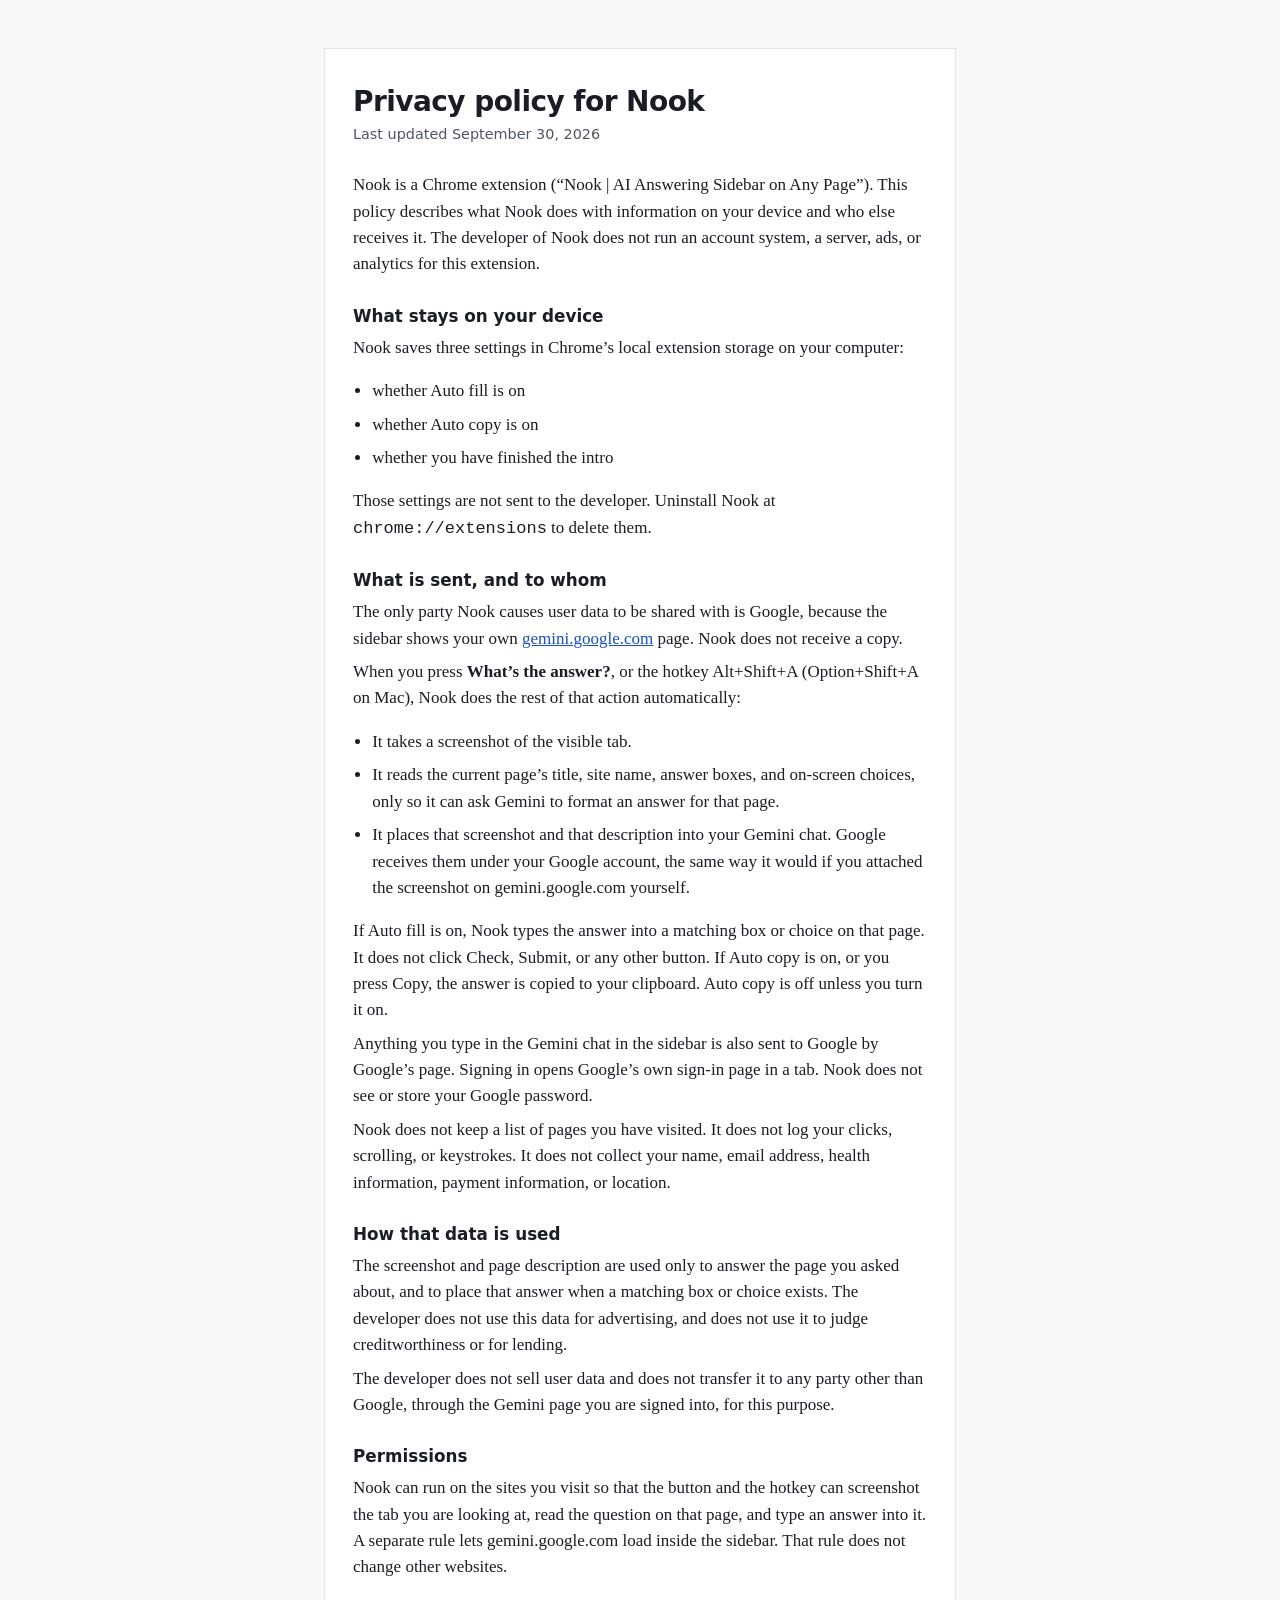
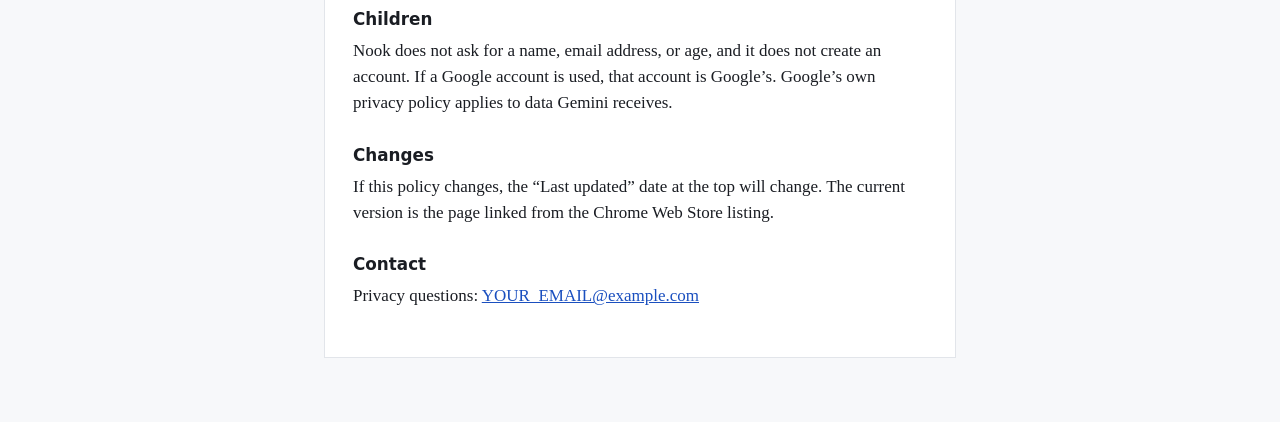
==== website/public/privacy/index.html @ 5a60043b "Add the Nook extension (7.0.0) and website. Co-Authored-By: Claude Opus 5.5 <noreply@anthropic.com>" ====
<!DOCTYPE html>
<html lang="en">
<head>
  <meta charset="utf-8">
  <meta name="viewport" content="width=device-width, initial-scale=1">
  <title>Nook privacy policy</title>
  <meta name="description" content="Privacy policy for the Nook Chrome extension.">
  <style>
    :root {
      color-scheme: light;
      --text: #1a1d23;
      --muted: #4d5563;
      --line: #e2e5ea;
      --bg: #f7f8fa;
      --card: #ffffff;
    }
    * { box-sizing: border-box; }
    body {
      margin: 0;
      background: var(--bg);
      color: var(--text);
      font: 17px/1.55 Georgia, "Iowan Old Style", "Palatino Linotype", Palatino, serif;
    }
    main {
      max-width: 42rem;
      margin: 0 auto;
      padding: 3rem 1.25rem 4rem;
    }
    article {
      background: var(--card);
      border: 1px solid var(--line);
      padding: 2.25rem 1.75rem 2.5rem;
    }
    h1 {
      font: 600 1.75rem/1.2 ui-sans-serif, system-ui, sans-serif;
      margin: 0 0 0.35rem;
      letter-spacing: -0.02em;
    }
    .updated {
      margin: 0 0 1.75rem;
      color: var(--muted);
      font: 0.9rem/1.4 ui-sans-serif, system-ui, sans-serif;
    }
    h2 {
      font: 600 1.05rem/1.3 ui-sans-serif, system-ui, sans-serif;
      margin: 1.75rem 0 0.45rem;
    }
    p, li { margin: 0.45rem 0; }
    ul { padding-left: 1.2rem; }
    a { color: #1a4fbf; }
    strong { font-weight: 650; }
  </style>
</head>
<body>
  <main>
    <article>
      <h1>Privacy policy for Nook</h1>
      <p class="updated">Last updated September 30, 2026</p>

      <p>Nook is a Chrome extension (“Nook | AI Answering Sidebar on Any Page”). This policy describes what Nook does with information on your device and who else receives it. The developer of Nook does not run an account system, a server, ads, or analytics for this extension.</p>

      <h2>What stays on your device</h2>
      <p>Nook saves three settings in Chrome’s local extension storage on your computer:</p>
      <ul>
        <li>whether Auto fill is on</li>
        <li>whether Auto copy is on</li>
        <li>whether you have finished the intro</li>
      </ul>
      <p>Those settings are not sent to the developer. Uninstall Nook at <code>chrome://extensions</code> to delete them.</p>

      <h2>What is sent, and to whom</h2>
      <p>The only party Nook causes user data to be shared with is Google, because the sidebar shows your own <a href="https://gemini.google.com/">gemini.google.com</a> page. Nook does not receive a copy.</p>
      <p>When you press <strong>What’s the answer?</strong>, or the hotkey Alt+Shift+A (Option+Shift+A on Mac), Nook does the rest of that action automatically:</p>
      <ul>
        <li>It takes a screenshot of the visible tab.</li>
        <li>It reads the current page’s title, site name, answer boxes, and on-screen choices, only so it can ask Gemini to format an answer for that page.</li>
        <li>It places that screenshot and that description into your Gemini chat. Google receives them under your Google account, the same way it would if you attached the screenshot on gemini.google.com yourself.</li>
      </ul>
      <p>If Auto fill is on, Nook types the answer into a matching box or choice on that page. It does not click Check, Submit, or any other button. If Auto copy is on, or you press Copy, the answer is copied to your clipboard. Auto copy is off unless you turn it on.</p>
      <p>Anything you type in the Gemini chat in the sidebar is also sent to Google by Google’s page. Signing in opens Google’s own sign-in page in a tab. Nook does not see or store your Google password.</p>
      <p>Nook does not keep a list of pages you have visited. It does not log your clicks, scrolling, or keystrokes. It does not collect your name, email address, health information, payment information, or location.</p>

      <h2>How that data is used</h2>
      <p>The screenshot and page description are used only to answer the page you asked about, and to place that answer when a matching box or choice exists. The developer does not use this data for advertising, and does not use it to judge creditworthiness or for lending.</p>
      <p>The developer does not sell user data and does not transfer it to any party other than Google, through the Gemini page you are signed into, for this purpose.</p>

      <h2>Permissions</h2>
      <p>Nook can run on the sites you visit so that the button and the hotkey can screenshot the tab you are looking at, read the question on that page, and type an answer into it. A separate rule lets gemini.google.com load inside the sidebar. That rule does not change other websites.</p>

      <h2>Children</h2>
      <p>Nook does not ask for a name, email address, or age, and it does not create an account. If a Google account is used, that account is Google’s. Google’s own privacy policy applies to data Gemini receives.</p>

      <h2>Changes</h2>
      <p>If this policy changes, the “Last updated” date at the top will change. The current version is the page linked from the Chrome Web Store listing.</p>

      <h2>Contact</h2>
      <p>Privacy questions: <a href="mailto:YOUR_EMAIL@example.com">YOUR_EMAIL@example.com</a></p>
    </article>
  </main>
</body>
</html>
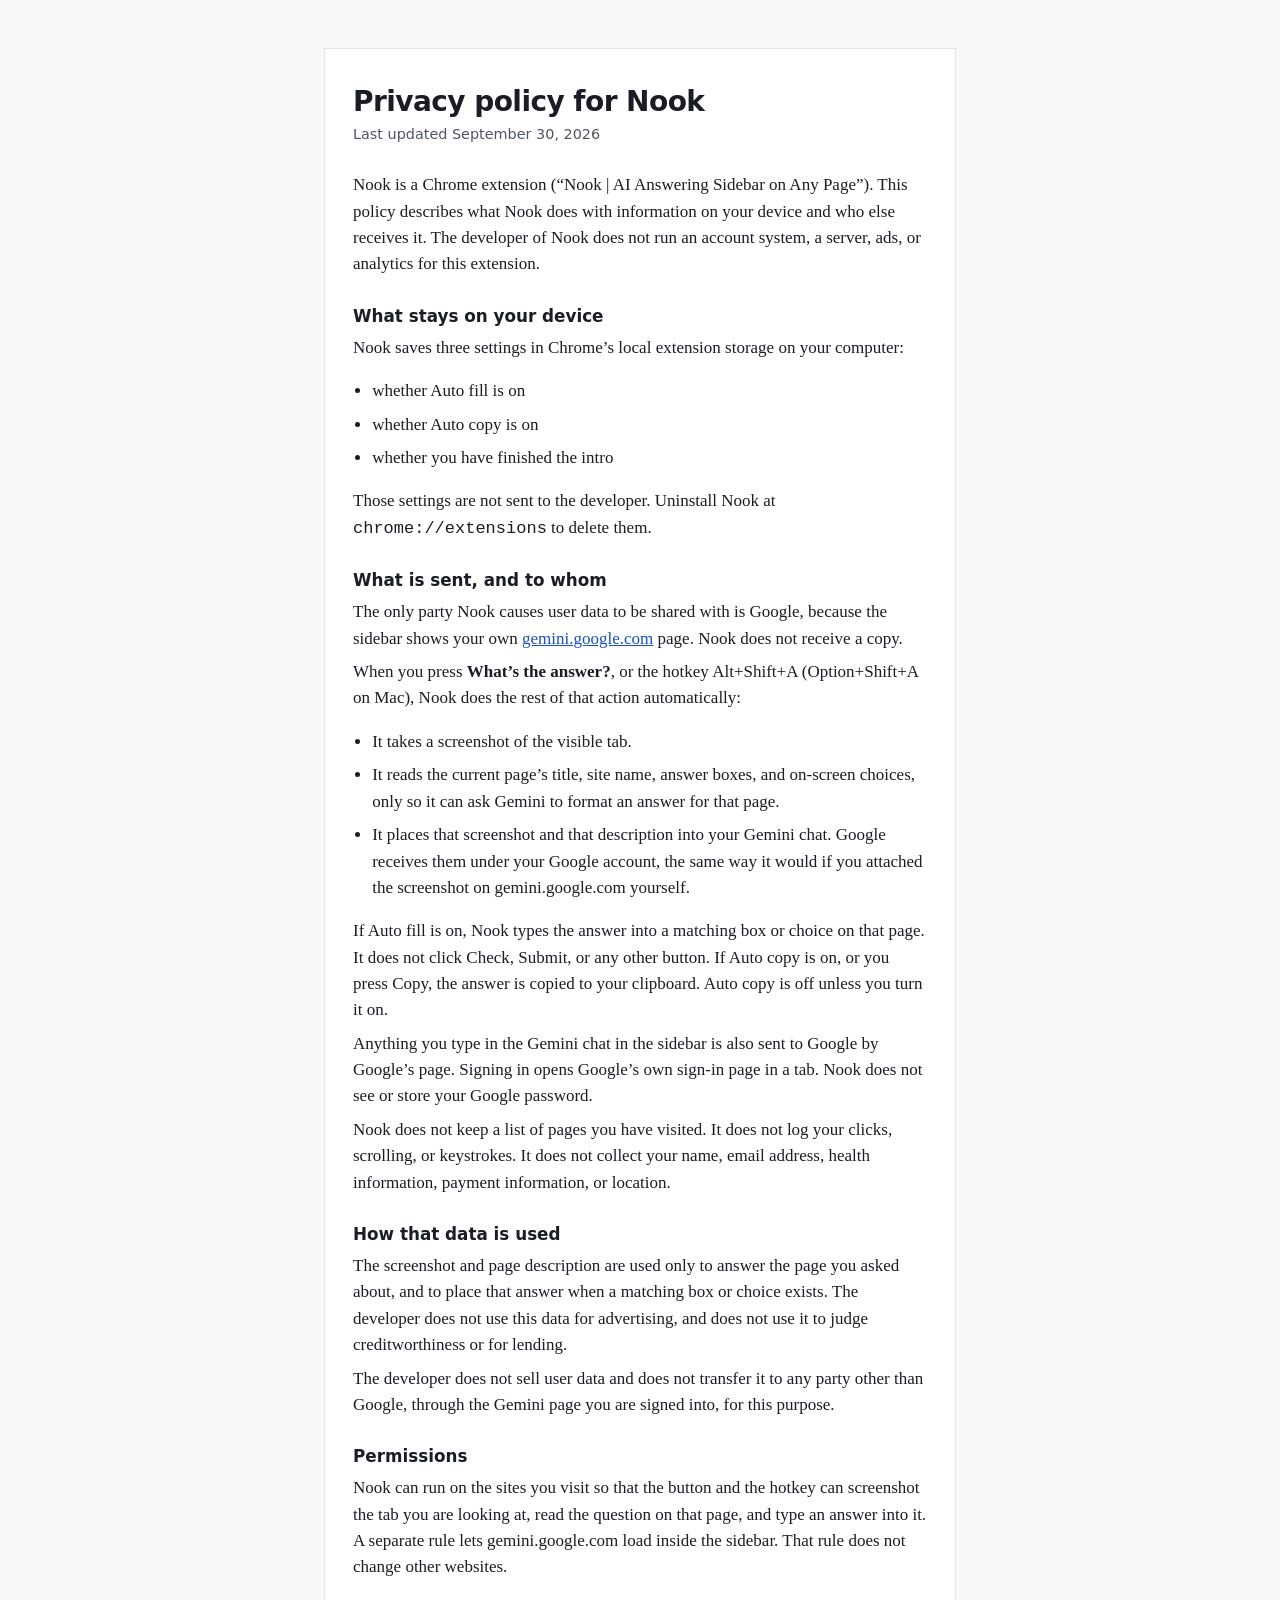
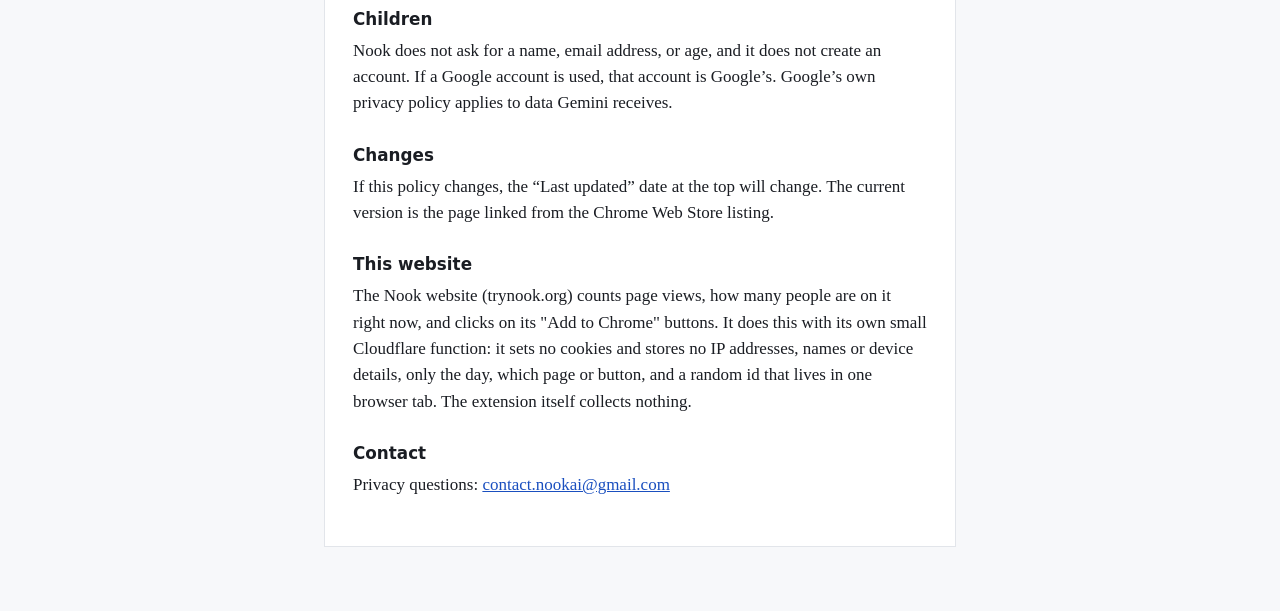
==== commit a98b1180: "Count visits, live visitors and Add to Chrome clicks; set the privacy contact. Co-Authored-By: Claud" ====
--- a/website/public/privacy/index.html
+++ b/website/public/privacy/index.html
@@ -93,8 +93,11 @@
       <h2>Changes</h2>
       <p>If this policy changes, the “Last updated” date at the top will change. The current version is the page linked from the Chrome Web Store listing.</p>
 
+      <h2>This website</h2>
+      <p>The Nook website (trynook.org) counts page views, how many people are on it right now, and clicks on its "Add to Chrome" buttons. It does this with its own small Cloudflare function: it sets no cookies and stores no IP addresses, names or device details, only the day, which page or button, and a random id that lives in one browser tab. The extension itself collects nothing.</p>
+
       <h2>Contact</h2>
-      <p>Privacy questions: <a href="mailto:YOUR_EMAIL@example.com">YOUR_EMAIL@example.com</a></p>
+      <p>Privacy questions: <a href="mailto:contact.nookai@gmail.com">contact.nookai@gmail.com</a></p>
     </article>
   </main>
 </body>
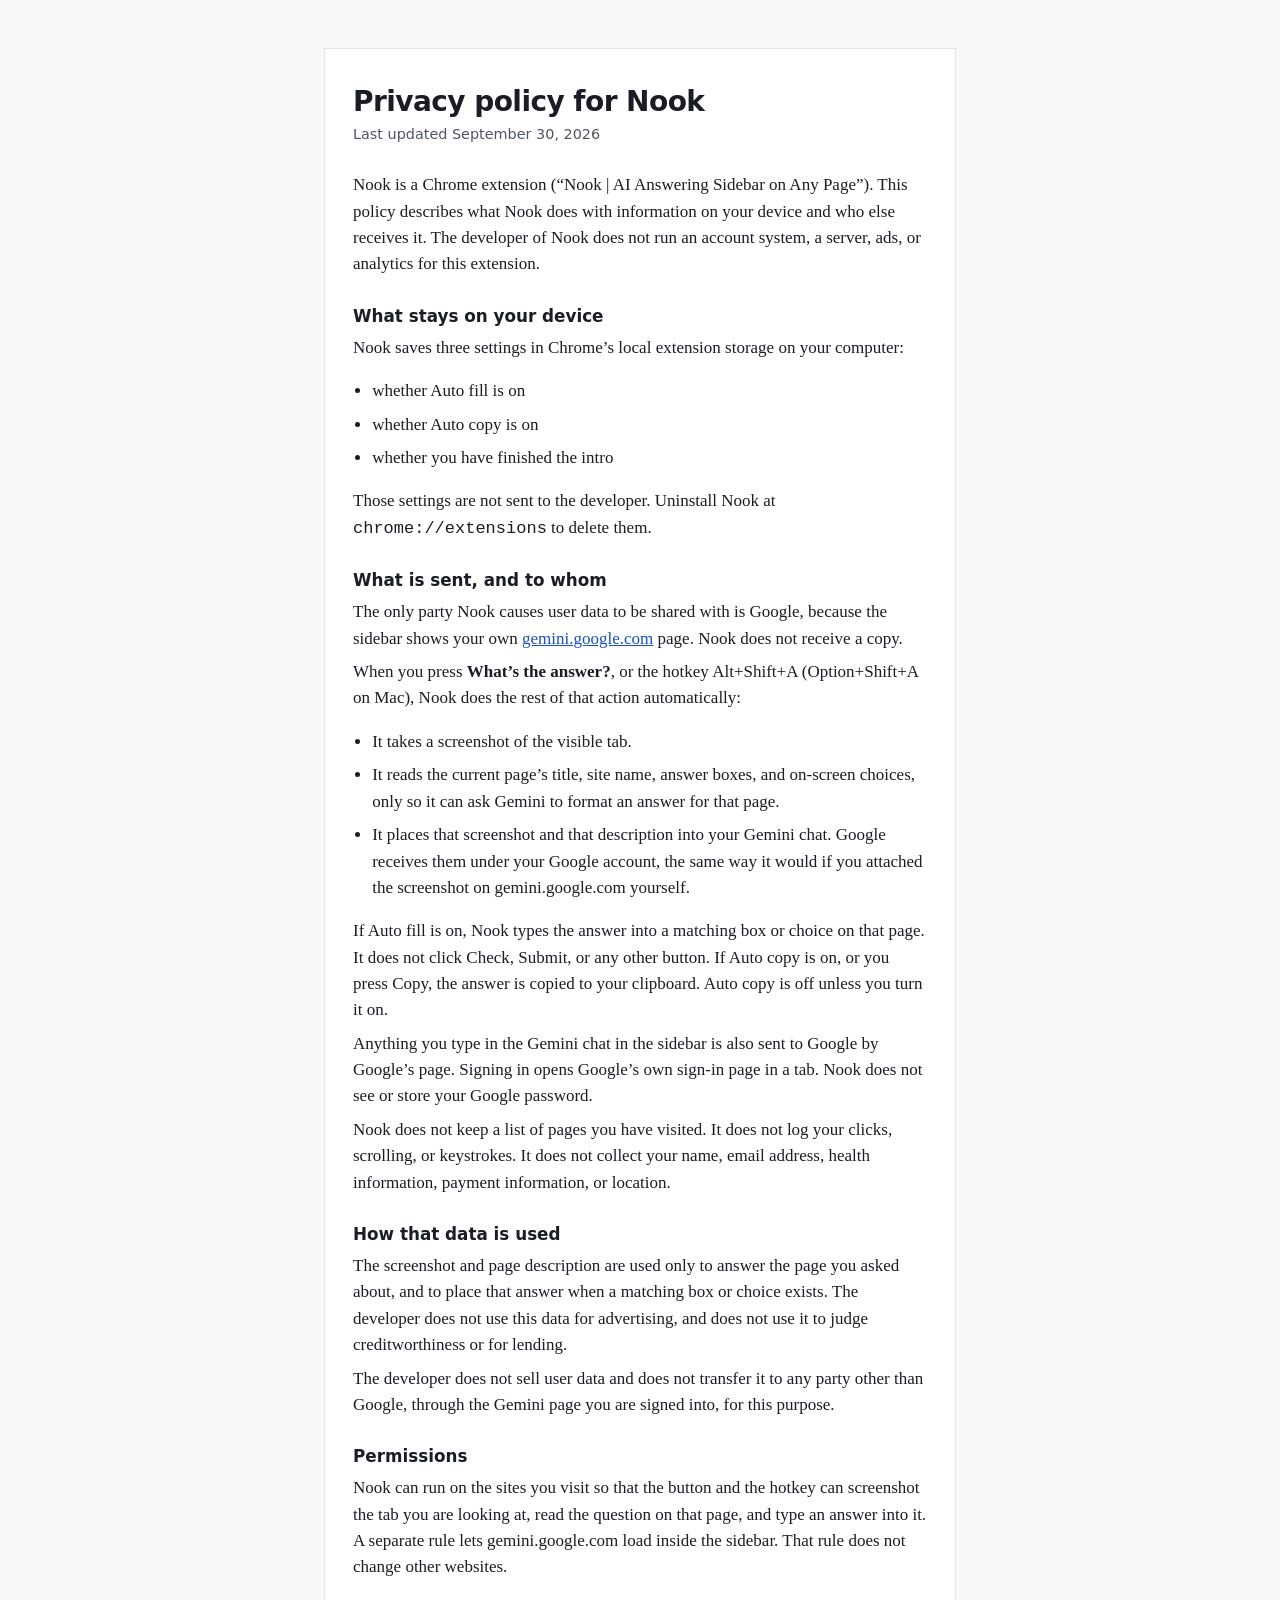
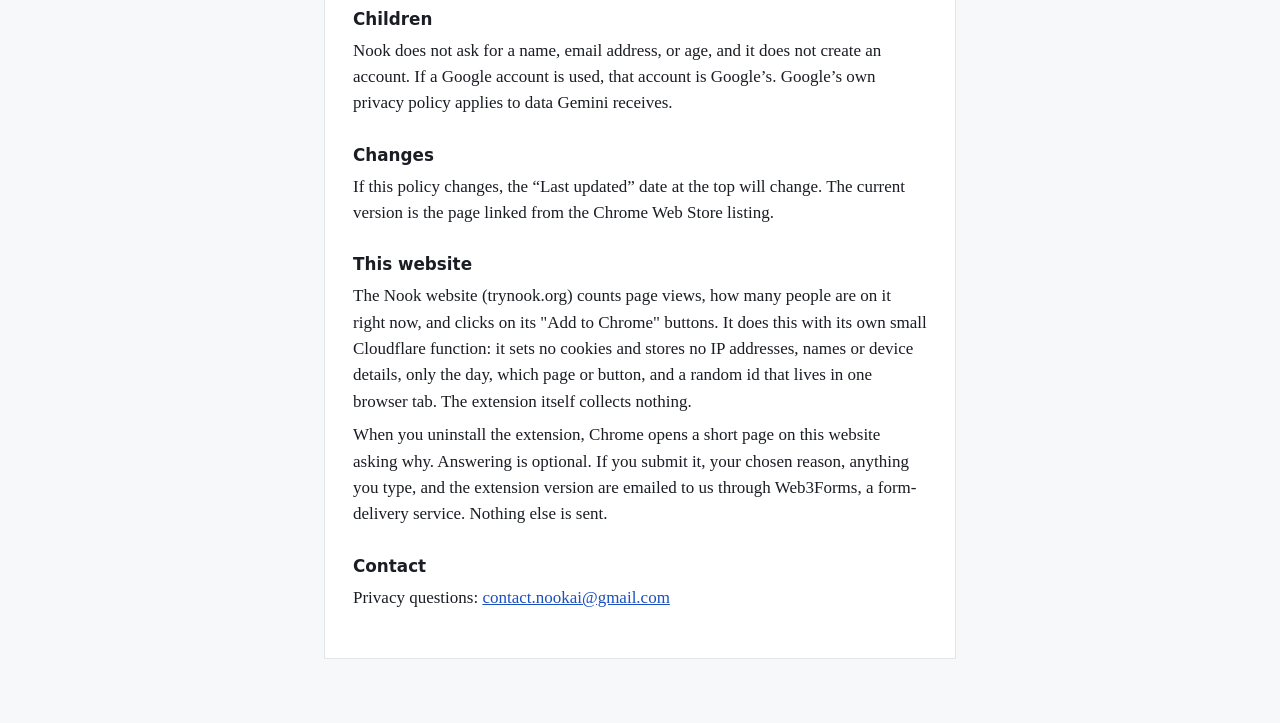
==== commit 6971d786: "Ask why on uninstall: trynook.org/uninstalled/ form, opened by the extension (7.0.1). Co-Authored-By" ====
--- a/website/public/privacy/index.html
+++ b/website/public/privacy/index.html
@@ -4,7 +4,11 @@
   <meta charset="utf-8">
   <meta name="viewport" content="width=device-width, initial-scale=1">
   <title>Nook privacy policy</title>
-  <meta name="description" content="Privacy policy for the Nook Chrome extension.">
+  <meta name="description" content="Privacy policy for the Nook Chrome extension and the trynook.org website.">
+  <link rel="canonical" href="https://trynook.org/privacy/">
+  <link rel="icon" href="/favicon.ico" sizes="any">
+  <link rel="icon" type="image/svg+xml" href="/assets/icons/favicon.svg">
+  <link rel="apple-touch-icon" sizes="180x180" href="/assets/icons/apple-touch-icon.png">
   <style>
     :root {
       color-scheme: light;
@@ -95,6 +99,7 @@
 
       <h2>This website</h2>
       <p>The Nook website (trynook.org) counts page views, how many people are on it right now, and clicks on its "Add to Chrome" buttons. It does this with its own small Cloudflare function: it sets no cookies and stores no IP addresses, names or device details, only the day, which page or button, and a random id that lives in one browser tab. The extension itself collects nothing.</p>
+      <p>When you uninstall the extension, Chrome opens a short page on this website asking why. Answering is optional. If you submit it, your chosen reason, anything you type, and the extension version are emailed to us through Web3Forms, a form-delivery service. Nothing else is sent.</p>
 
       <h2>Contact</h2>
       <p>Privacy questions: <a href="mailto:contact.nookai@gmail.com">contact.nookai@gmail.com</a></p>
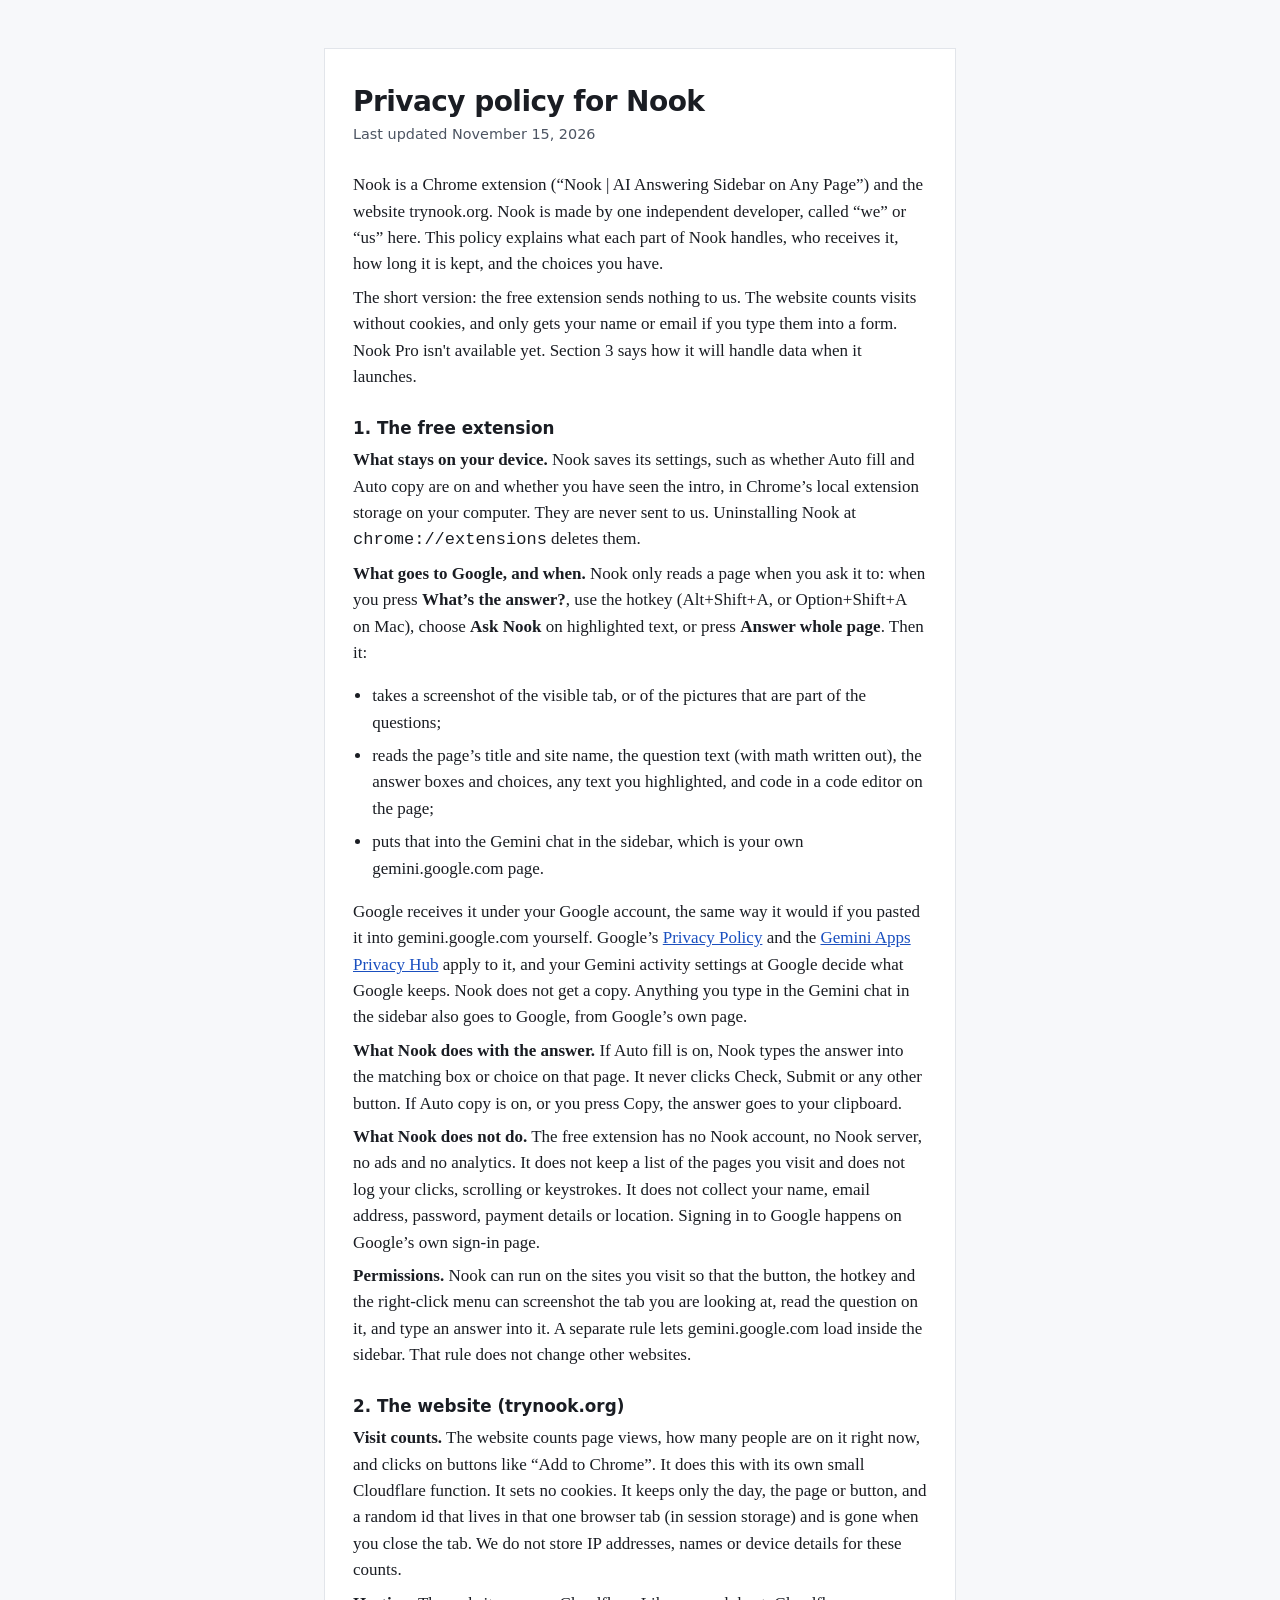
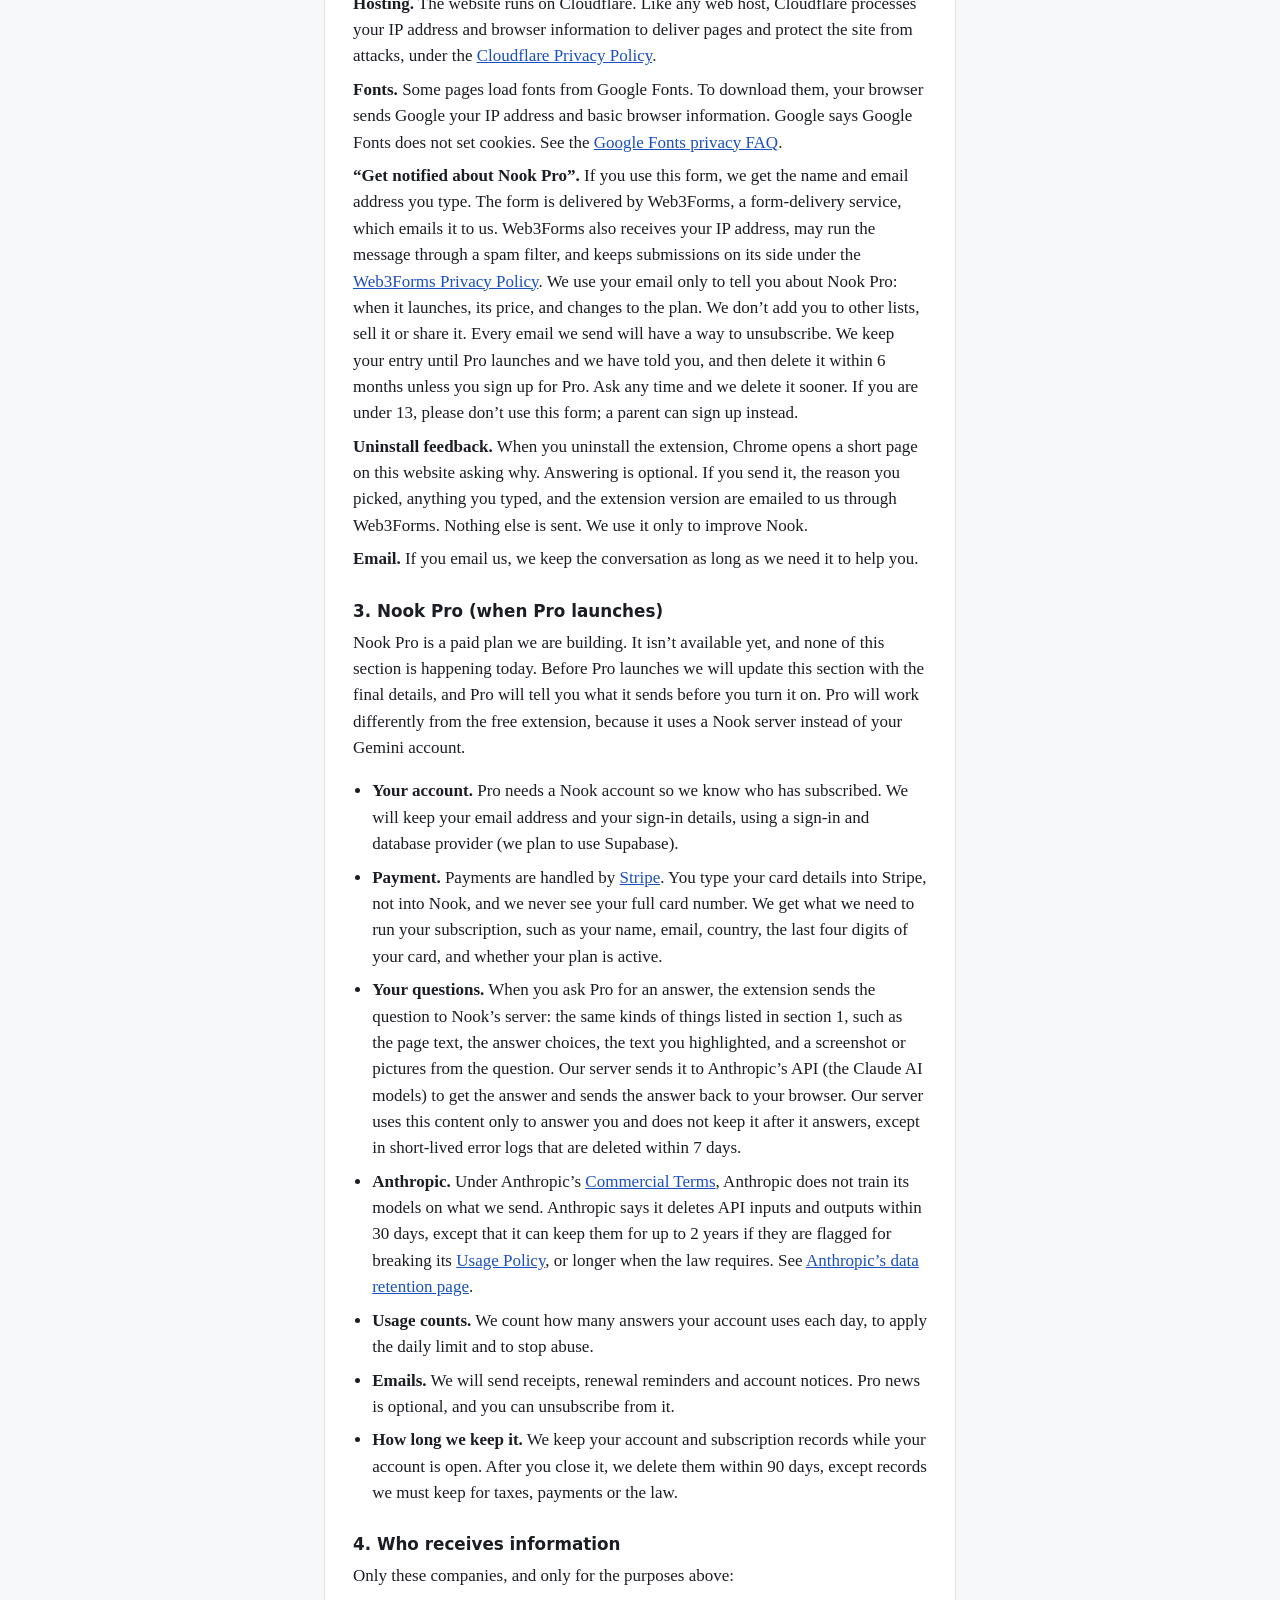
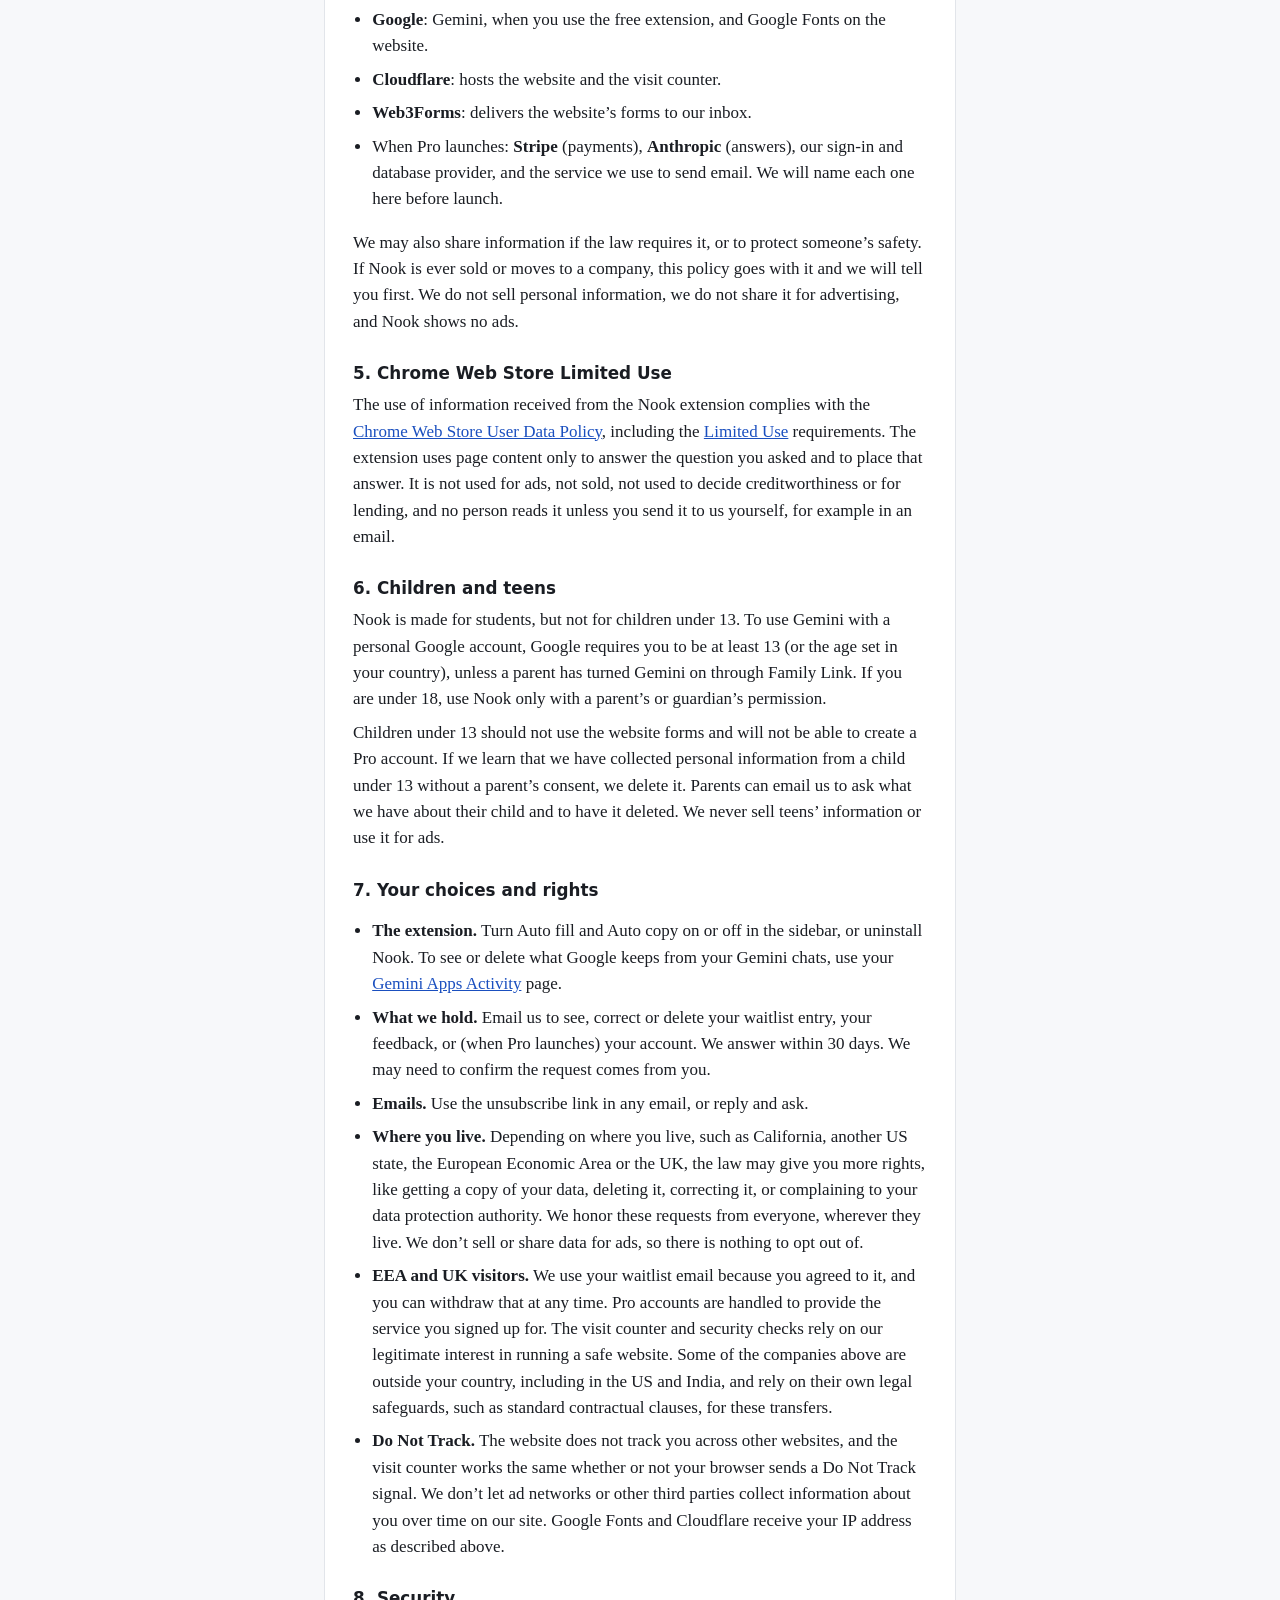
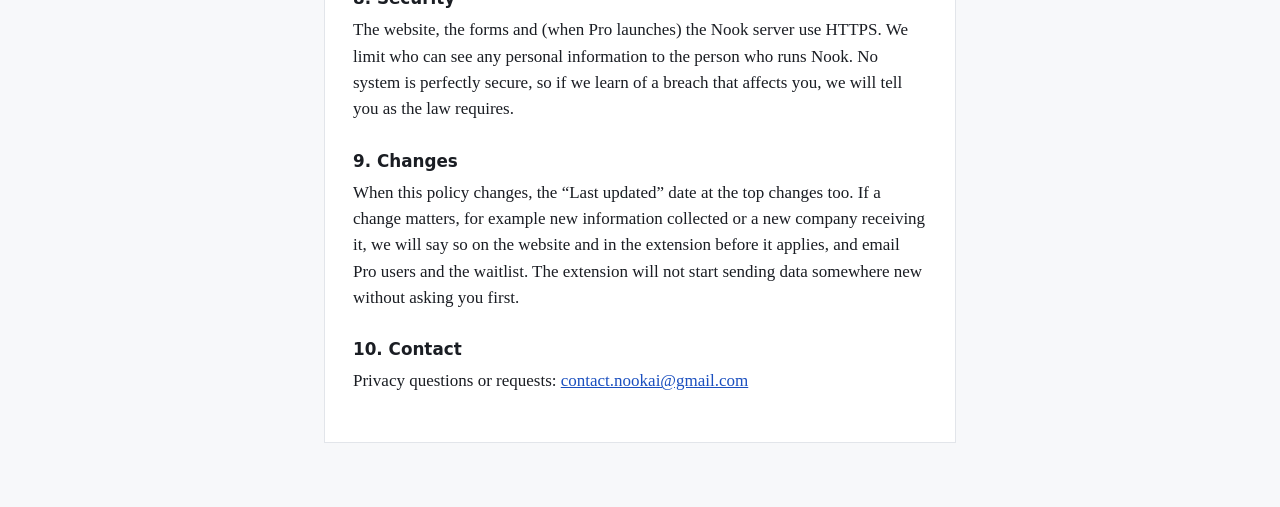
==== commit 1c2aa52c: "New site: Nook Pro section with Hidden (invisible) mode, Pro and Free videos, Get notified form, Ter" ====
--- a/website/public/privacy/index.html
+++ b/website/public/privacy/index.html
@@ -59,51 +59,81 @@
   <main>
     <article>
       <h1>Privacy policy for Nook</h1>
-      <p class="updated">Last updated September 30, 2026</p>
+      <p class="updated">Last updated November 15, 2026</p>
 
-      <p>Nook is a Chrome extension (“Nook | AI Answering Sidebar on Any Page”). This policy describes what Nook does with information on your device and who else receives it. The developer of Nook does not run an account system, a server, ads, or analytics for this extension.</p>
+      <p>Nook is a Chrome extension (“Nook | AI Answering Sidebar on Any Page”) and the website trynook.org. Nook is made by one independent developer, called “we” or “us” here. This policy explains what each part of Nook handles, who receives it, how long it is kept, and the choices you have.</p>
+      <p>The short version: the free extension sends nothing to us. The website counts visits without cookies, and only gets your name or email if you type them into a form. Nook Pro isn't available yet. Section 3 says how it will handle data when it launches.</p>
 
-      <h2>What stays on your device</h2>
-      <p>Nook saves three settings in Chrome’s local extension storage on your computer:</p>
+      <h2>1. The free extension</h2>
+      <p><strong>What stays on your device.</strong> Nook saves its settings, such as whether Auto fill and Auto copy are on and whether you have seen the intro, in Chrome’s local extension storage on your computer. They are never sent to us. Uninstalling Nook at <code>chrome://extensions</code> deletes them.</p>
+      <p><strong>What goes to Google, and when.</strong> Nook only reads a page when you ask it to: when you press <strong>What’s the answer?</strong>, use the hotkey (Alt+Shift+A, or Option+Shift+A on Mac), choose <strong>Ask Nook</strong> on highlighted text, or press <strong>Answer whole page</strong>. Then it:</p>
       <ul>
-        <li>whether Auto fill is on</li>
-        <li>whether Auto copy is on</li>
-        <li>whether you have finished the intro</li>
+        <li>takes a screenshot of the visible tab, or of the pictures that are part of the questions;</li>
+        <li>reads the page’s title and site name, the question text (with math written out), the answer boxes and choices, any text you highlighted, and code in a code editor on the page;</li>
+        <li>puts that into the Gemini chat in the sidebar, which is your own gemini.google.com page.</li>
       </ul>
-      <p>Those settings are not sent to the developer. Uninstall Nook at <code>chrome://extensions</code> to delete them.</p>
+      <p>Google receives it under your Google account, the same way it would if you pasted it into gemini.google.com yourself. Google’s <a href="https://policies.google.com/privacy">Privacy Policy</a> and the <a href="https://support.google.com/gemini/answer/13594961">Gemini Apps Privacy Hub</a> apply to it, and your Gemini activity settings at Google decide what Google keeps. Nook does not get a copy. Anything you type in the Gemini chat in the sidebar also goes to Google, from Google’s own page.</p>
+      <p><strong>What Nook does with the answer.</strong> If Auto fill is on, Nook types the answer into the matching box or choice on that page. It never clicks Check, Submit or any other button. If Auto copy is on, or you press Copy, the answer goes to your clipboard.</p>
+      <p><strong>What Nook does not do.</strong> The free extension has no Nook account, no Nook server, no ads and no analytics. It does not keep a list of the pages you visit and does not log your clicks, scrolling or keystrokes. It does not collect your name, email address, password, payment details or location. Signing in to Google happens on Google’s own sign-in page.</p>
+      <p><strong>Permissions.</strong> Nook can run on the sites you visit so that the button, the hotkey and the right-click menu can screenshot the tab you are looking at, read the question on it, and type an answer into it. A separate rule lets gemini.google.com load inside the sidebar. That rule does not change other websites.</p>
 
-      <h2>What is sent, and to whom</h2>
-      <p>The only party Nook causes user data to be shared with is Google, because the sidebar shows your own <a href="https://gemini.google.com/">gemini.google.com</a> page. Nook does not receive a copy.</p>
-      <p>When you press <strong>What’s the answer?</strong>, or the hotkey Alt+Shift+A (Option+Shift+A on Mac), Nook does the rest of that action automatically:</p>
+      <h2>2. The website (trynook.org)</h2>
+      <p><strong>Visit counts.</strong> The website counts page views, how many people are on it right now, and clicks on buttons like “Add to Chrome”. It does this with its own small Cloudflare function. It sets no cookies. It keeps only the day, the page or button, and a random id that lives in that one browser tab (in session storage) and is gone when you close the tab. We do not store IP addresses, names or device details for these counts.</p>
+      <p><strong>Hosting.</strong> The website runs on Cloudflare. Like any web host, Cloudflare processes your IP address and browser information to deliver pages and protect the site from attacks, under the <a href="https://www.cloudflare.com/privacypolicy/">Cloudflare Privacy Policy</a>.</p>
+      <p><strong>Fonts.</strong> Some pages load fonts from Google Fonts. To download them, your browser sends Google your IP address and basic browser information. Google says Google Fonts does not set cookies. See the <a href="https://developers.google.com/fonts/faq/privacy">Google Fonts privacy FAQ</a>.</p>
+      <p><strong>“Get notified about Nook Pro”.</strong> If you use this form, we get the name and email address you type. The form is delivered by Web3Forms, a form-delivery service, which emails it to us. Web3Forms also receives your IP address, may run the message through a spam filter, and keeps submissions on its side under the <a href="https://web3forms.com/privacy">Web3Forms Privacy Policy</a>. We use your email only to tell you about Nook Pro: when it launches, its price, and changes to the plan. We don’t add you to other lists, sell it or share it. Every email we send will have a way to unsubscribe. We keep your entry until Pro launches and we have told you, and then delete it within 6 months unless you sign up for Pro. Ask any time and we delete it sooner. If you are under 13, please don’t use this form; a parent can sign up instead.</p>
+      <p><strong>Uninstall feedback.</strong> When you uninstall the extension, Chrome opens a short page on this website asking why. Answering is optional. If you send it, the reason you picked, anything you typed, and the extension version are emailed to us through Web3Forms. Nothing else is sent. We use it only to improve Nook.</p>
+      <p><strong>Email.</strong> If you email us, we keep the conversation as long as we need it to help you.</p>
+
+      <h2>3. Nook Pro (when Pro launches)</h2>
+      <p>Nook Pro is a paid plan we are building. It isn’t available yet, and none of this section is happening today. Before Pro launches we will update this section with the final details, and Pro will tell you what it sends before you turn it on. Pro will work differently from the free extension, because it uses a Nook server instead of your Gemini account.</p>
       <ul>
-        <li>It takes a screenshot of the visible tab.</li>
-        <li>It reads the current page’s title, site name, answer boxes, and on-screen choices, only so it can ask Gemini to format an answer for that page.</li>
-        <li>It places that screenshot and that description into your Gemini chat. Google receives them under your Google account, the same way it would if you attached the screenshot on gemini.google.com yourself.</li>
+        <li><strong>Your account.</strong> Pro needs a Nook account so we know who has subscribed. We will keep your email address and your sign-in details, using a sign-in and database provider (we plan to use Supabase).</li>
+        <li><strong>Payment.</strong> Payments are handled by <a href="https://stripe.com/privacy">Stripe</a>. You type your card details into Stripe, not into Nook, and we never see your full card number. We get what we need to run your subscription, such as your name, email, country, the last four digits of your card, and whether your plan is active.</li>
+        <li><strong>Your questions.</strong> When you ask Pro for an answer, the extension sends the question to Nook’s server: the same kinds of things listed in section 1, such as the page text, the answer choices, the text you highlighted, and a screenshot or pictures from the question. Our server sends it to Anthropic’s API (the Claude AI models) to get the answer and sends the answer back to your browser. Our server uses this content only to answer you and does not keep it after it answers, except in short-lived error logs that are deleted within 7 days.</li>
+        <li><strong>Anthropic.</strong> Under Anthropic’s <a href="https://www.anthropic.com/legal/commercial-terms">Commercial Terms</a>, Anthropic does not train its models on what we send. Anthropic says it deletes API inputs and outputs within 30 days, except that it can keep them for up to 2 years if they are flagged for breaking its <a href="https://www.anthropic.com/legal/aup">Usage Policy</a>, or longer when the law requires. See <a href="https://privacy.claude.com/en/articles/7996866-how-long-do-you-store-my-organization-s-data">Anthropic’s data retention page</a>.</li>
+        <li><strong>Usage counts.</strong> We count how many answers your account uses each day, to apply the daily limit and to stop abuse.</li>
+        <li><strong>Emails.</strong> We will send receipts, renewal reminders and account notices. Pro news is optional, and you can unsubscribe from it.</li>
+        <li><strong>How long we keep it.</strong> We keep your account and subscription records while your account is open. After you close it, we delete them within 90 days, except records we must keep for taxes, payments or the law.</li>
       </ul>
-      <p>If Auto fill is on, Nook types the answer into a matching box or choice on that page. It does not click Check, Submit, or any other button. If Auto copy is on, or you press Copy, the answer is copied to your clipboard. Auto copy is off unless you turn it on.</p>
-      <p>Anything you type in the Gemini chat in the sidebar is also sent to Google by Google’s page. Signing in opens Google’s own sign-in page in a tab. Nook does not see or store your Google password.</p>
-      <p>Nook does not keep a list of pages you have visited. It does not log your clicks, scrolling, or keystrokes. It does not collect your name, email address, health information, payment information, or location.</p>
 
-      <h2>How that data is used</h2>
-      <p>The screenshot and page description are used only to answer the page you asked about, and to place that answer when a matching box or choice exists. The developer does not use this data for advertising, and does not use it to judge creditworthiness or for lending.</p>
-      <p>The developer does not sell user data and does not transfer it to any party other than Google, through the Gemini page you are signed into, for this purpose.</p>
+      <h2>4. Who receives information</h2>
+      <p>Only these companies, and only for the purposes above:</p>
+      <ul>
+        <li><strong>Google</strong>: Gemini, when you use the free extension, and Google Fonts on the website.</li>
+        <li><strong>Cloudflare</strong>: hosts the website and the visit counter.</li>
+        <li><strong>Web3Forms</strong>: delivers the website’s forms to our inbox.</li>
+        <li>When Pro launches: <strong>Stripe</strong> (payments), <strong>Anthropic</strong> (answers), our sign-in and database provider, and the service we use to send email. We will name each one here before launch.</li>
+      </ul>
+      <p>We may also share information if the law requires it, or to protect someone’s safety. If Nook is ever sold or moves to a company, this policy goes with it and we will tell you first. We do not sell personal information, we do not share it for advertising, and Nook shows no ads.</p>
 
-      <h2>Permissions</h2>
-      <p>Nook can run on the sites you visit so that the button and the hotkey can screenshot the tab you are looking at, read the question on that page, and type an answer into it. A separate rule lets gemini.google.com load inside the sidebar. That rule does not change other websites.</p>
+      <h2>5. Chrome Web Store Limited Use</h2>
+      <p>The use of information received from the Nook extension complies with the <a href="https://developer.chrome.com/docs/webstore/program-policies/policies">Chrome Web Store User Data Policy</a>, including the <a href="https://developer.chrome.com/docs/webstore/program-policies/limited-use">Limited Use</a> requirements. The extension uses page content only to answer the question you asked and to place that answer. It is not used for ads, not sold, not used to decide creditworthiness or for lending, and no person reads it unless you send it to us yourself, for example in an email.</p>
 
-      <h2>Children</h2>
-      <p>Nook does not ask for a name, email address, or age, and it does not create an account. If a Google account is used, that account is Google’s. Google’s own privacy policy applies to data Gemini receives.</p>
+      <h2>6. Children and teens</h2>
+      <p>Nook is made for students, but not for children under 13. To use Gemini with a personal Google account, Google requires you to be at least 13 (or the age set in your country), unless a parent has turned Gemini on through Family Link. If you are under 18, use Nook only with a parent’s or guardian’s permission.</p>
+      <p>Children under 13 should not use the website forms and will not be able to create a Pro account. If we learn that we have collected personal information from a child under 13 without a parent’s consent, we delete it. Parents can email us to ask what we have about their child and to have it deleted. We never sell teens’ information or use it for ads.</p>
 
-      <h2>Changes</h2>
-      <p>If this policy changes, the “Last updated” date at the top will change. The current version is the page linked from the Chrome Web Store listing.</p>
+      <h2>7. Your choices and rights</h2>
+      <ul>
+        <li><strong>The extension.</strong> Turn Auto fill and Auto copy on or off in the sidebar, or uninstall Nook. To see or delete what Google keeps from your Gemini chats, use your <a href="https://myactivity.google.com/product/gemini">Gemini Apps Activity</a> page.</li>
+        <li><strong>What we hold.</strong> Email us to see, correct or delete your waitlist entry, your feedback, or (when Pro launches) your account. We answer within 30 days. We may need to confirm the request comes from you.</li>
+        <li><strong>Emails.</strong> Use the unsubscribe link in any email, or reply and ask.</li>
+        <li><strong>Where you live.</strong> Depending on where you live, such as California, another US state, the European Economic Area or the UK, the law may give you more rights, like getting a copy of your data, deleting it, correcting it, or complaining to your data protection authority. We honor these requests from everyone, wherever they live. We don’t sell or share data for ads, so there is nothing to opt out of.</li>
+        <li><strong>EEA and UK visitors.</strong> We use your waitlist email because you agreed to it, and you can withdraw that at any time. Pro accounts are handled to provide the service you signed up for. The visit counter and security checks rely on our legitimate interest in running a safe website. Some of the companies above are outside your country, including in the US and India, and rely on their own legal safeguards, such as standard contractual clauses, for these transfers.</li>
+        <li><strong>Do Not Track.</strong> The website does not track you across other websites, and the visit counter works the same whether or not your browser sends a Do Not Track signal. We don’t let ad networks or other third parties collect information about you over time on our site. Google Fonts and Cloudflare receive your IP address as described above.</li>
+      </ul>
 
-      <h2>This website</h2>
-      <p>The Nook website (trynook.org) counts page views, how many people are on it right now, and clicks on its "Add to Chrome" buttons. It does this with its own small Cloudflare function: it sets no cookies and stores no IP addresses, names or device details, only the day, which page or button, and a random id that lives in one browser tab. The extension itself collects nothing.</p>
-      <p>When you uninstall the extension, Chrome opens a short page on this website asking why. Answering is optional. If you submit it, your chosen reason, anything you type, and the extension version are emailed to us through Web3Forms, a form-delivery service. Nothing else is sent.</p>
+      <h2>8. Security</h2>
+      <p>The website, the forms and (when Pro launches) the Nook server use HTTPS. We limit who can see any personal information to the person who runs Nook. No system is perfectly secure, so if we learn of a breach that affects you, we will tell you as the law requires.</p>
 
-      <h2>Contact</h2>
-      <p>Privacy questions: <a href="mailto:contact.nookai@gmail.com">contact.nookai@gmail.com</a></p>
+      <h2>9. Changes</h2>
+      <p>When this policy changes, the “Last updated” date at the top changes too. If a change matters, for example new information collected or a new company receiving it, we will say so on the website and in the extension before it applies, and email Pro users and the waitlist. The extension will not start sending data somewhere new without asking you first.</p>
+
+      <h2>10. Contact</h2>
+      <p>Privacy questions or requests: <a href="mailto:contact.nookai@gmail.com">contact.nookai@gmail.com</a></p>
     </article>
   </main>
+  <script src="/assets/track.js?v=202611050016"></script>
 </body>
 </html>
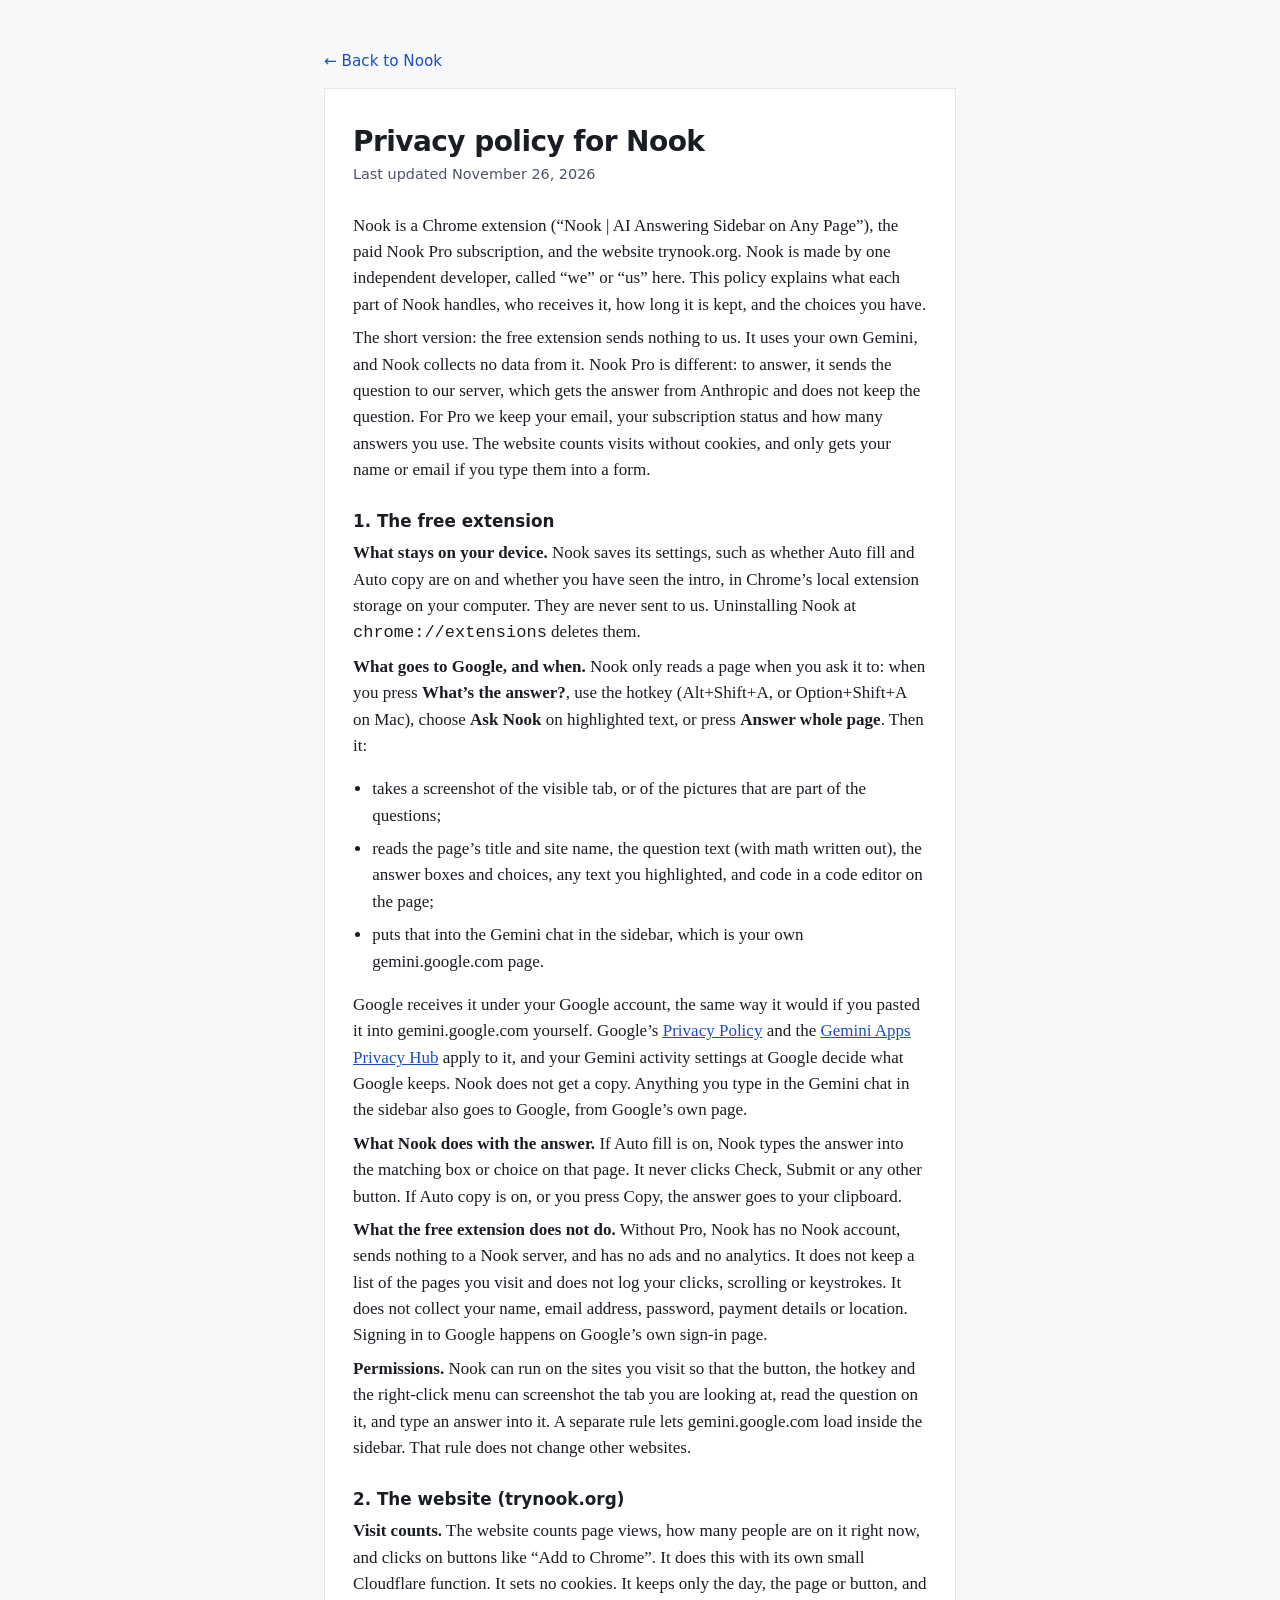
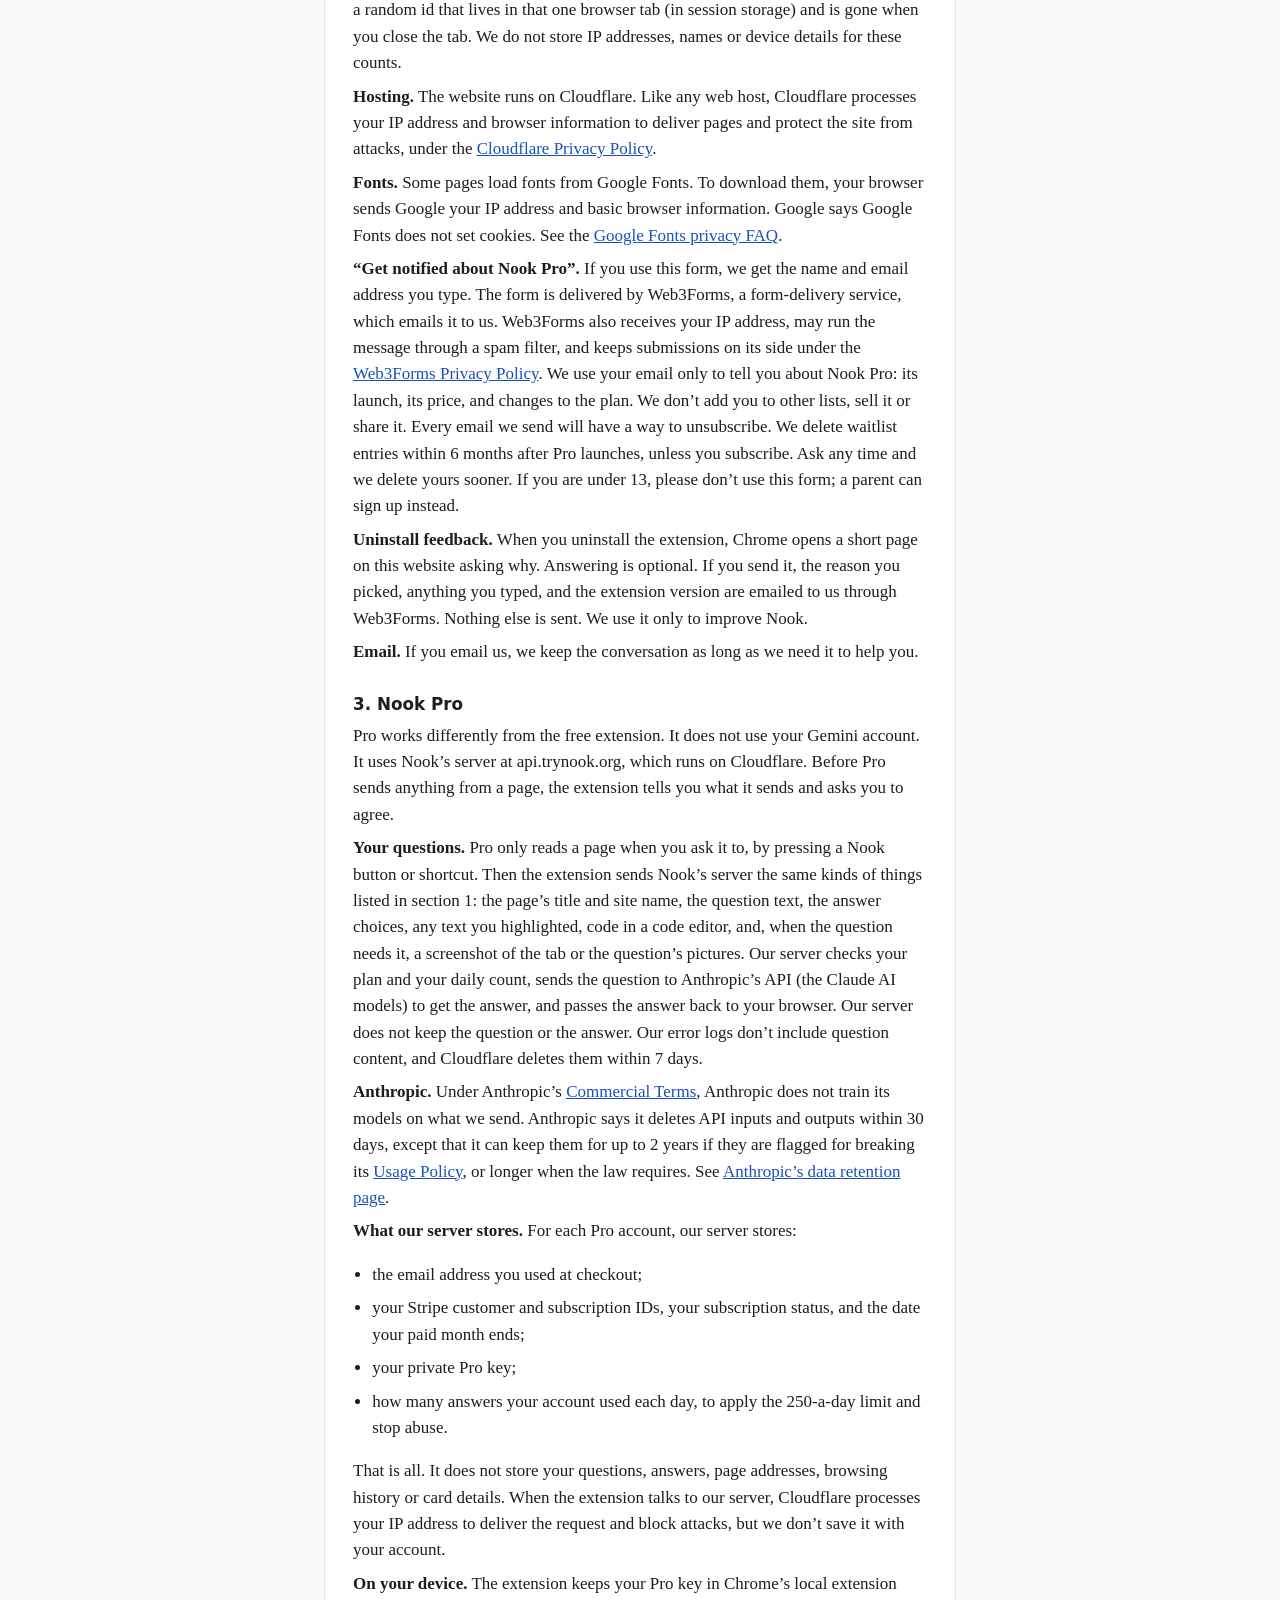
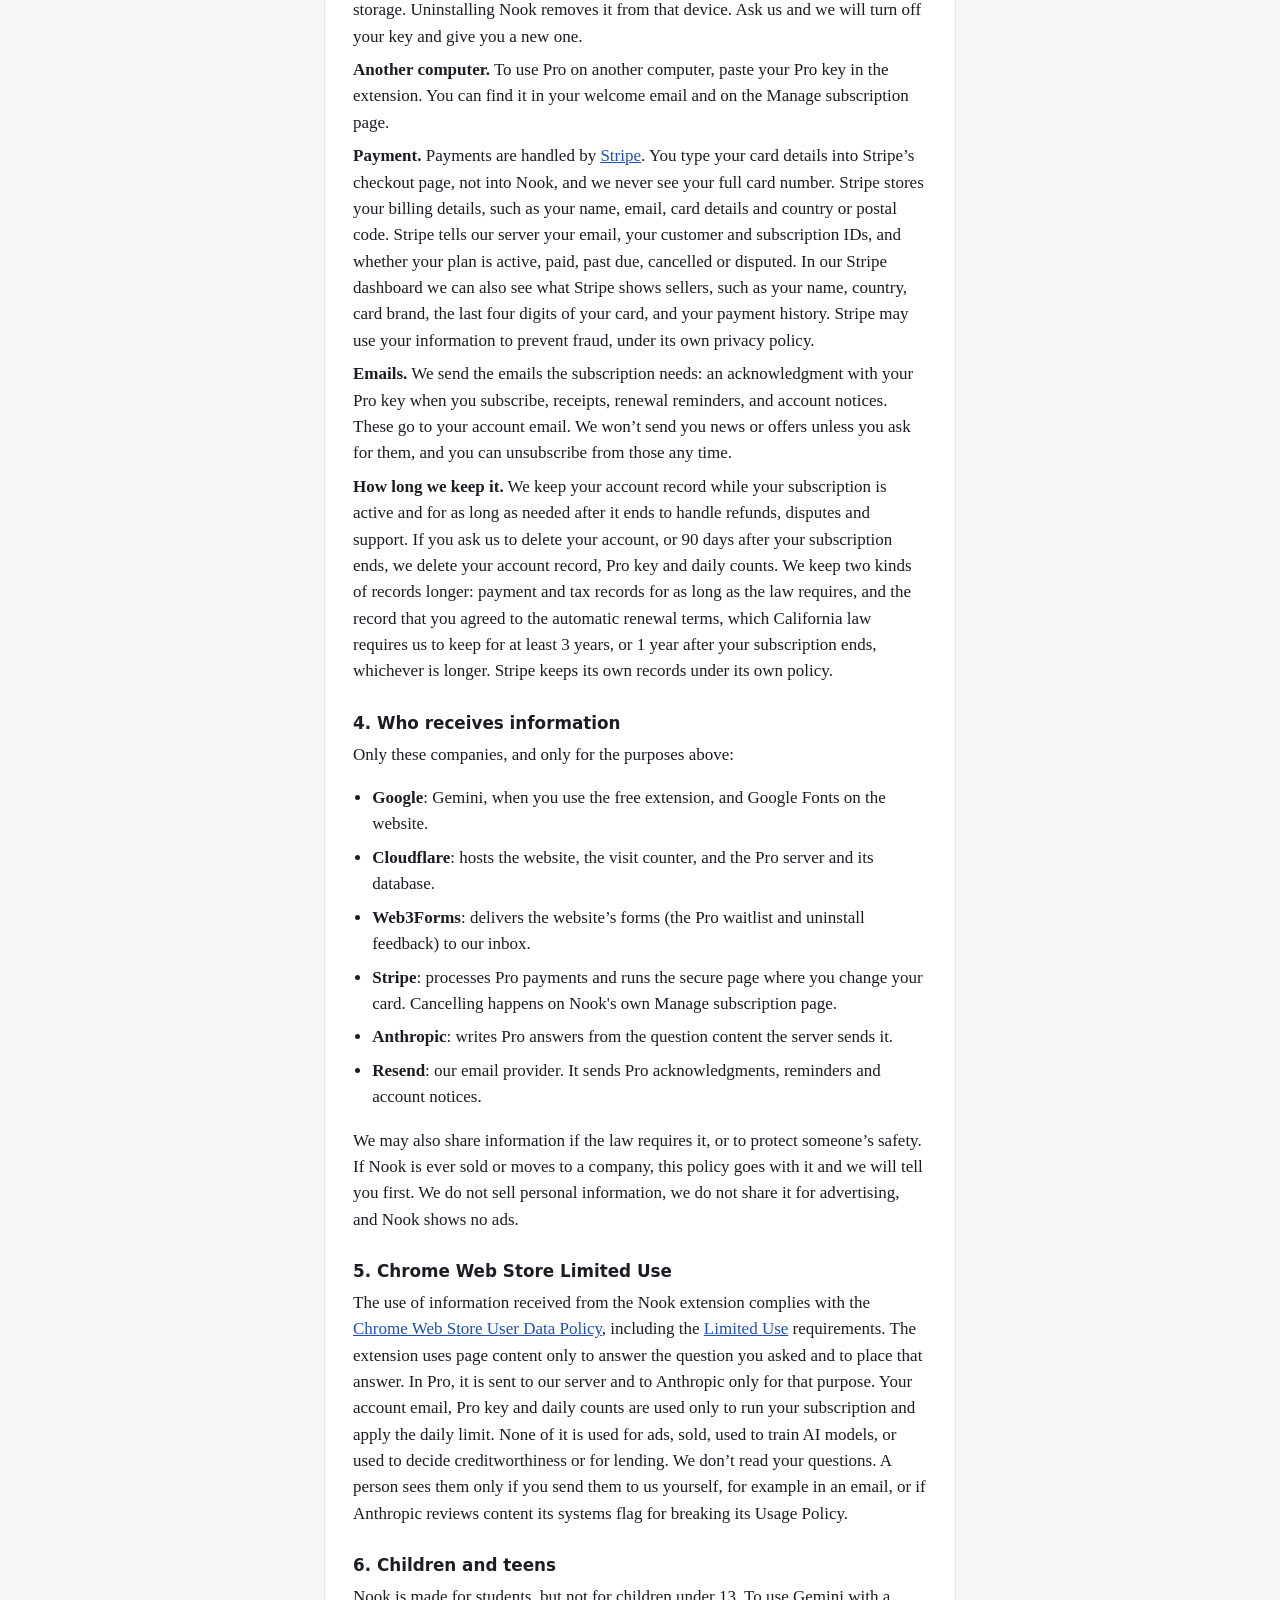
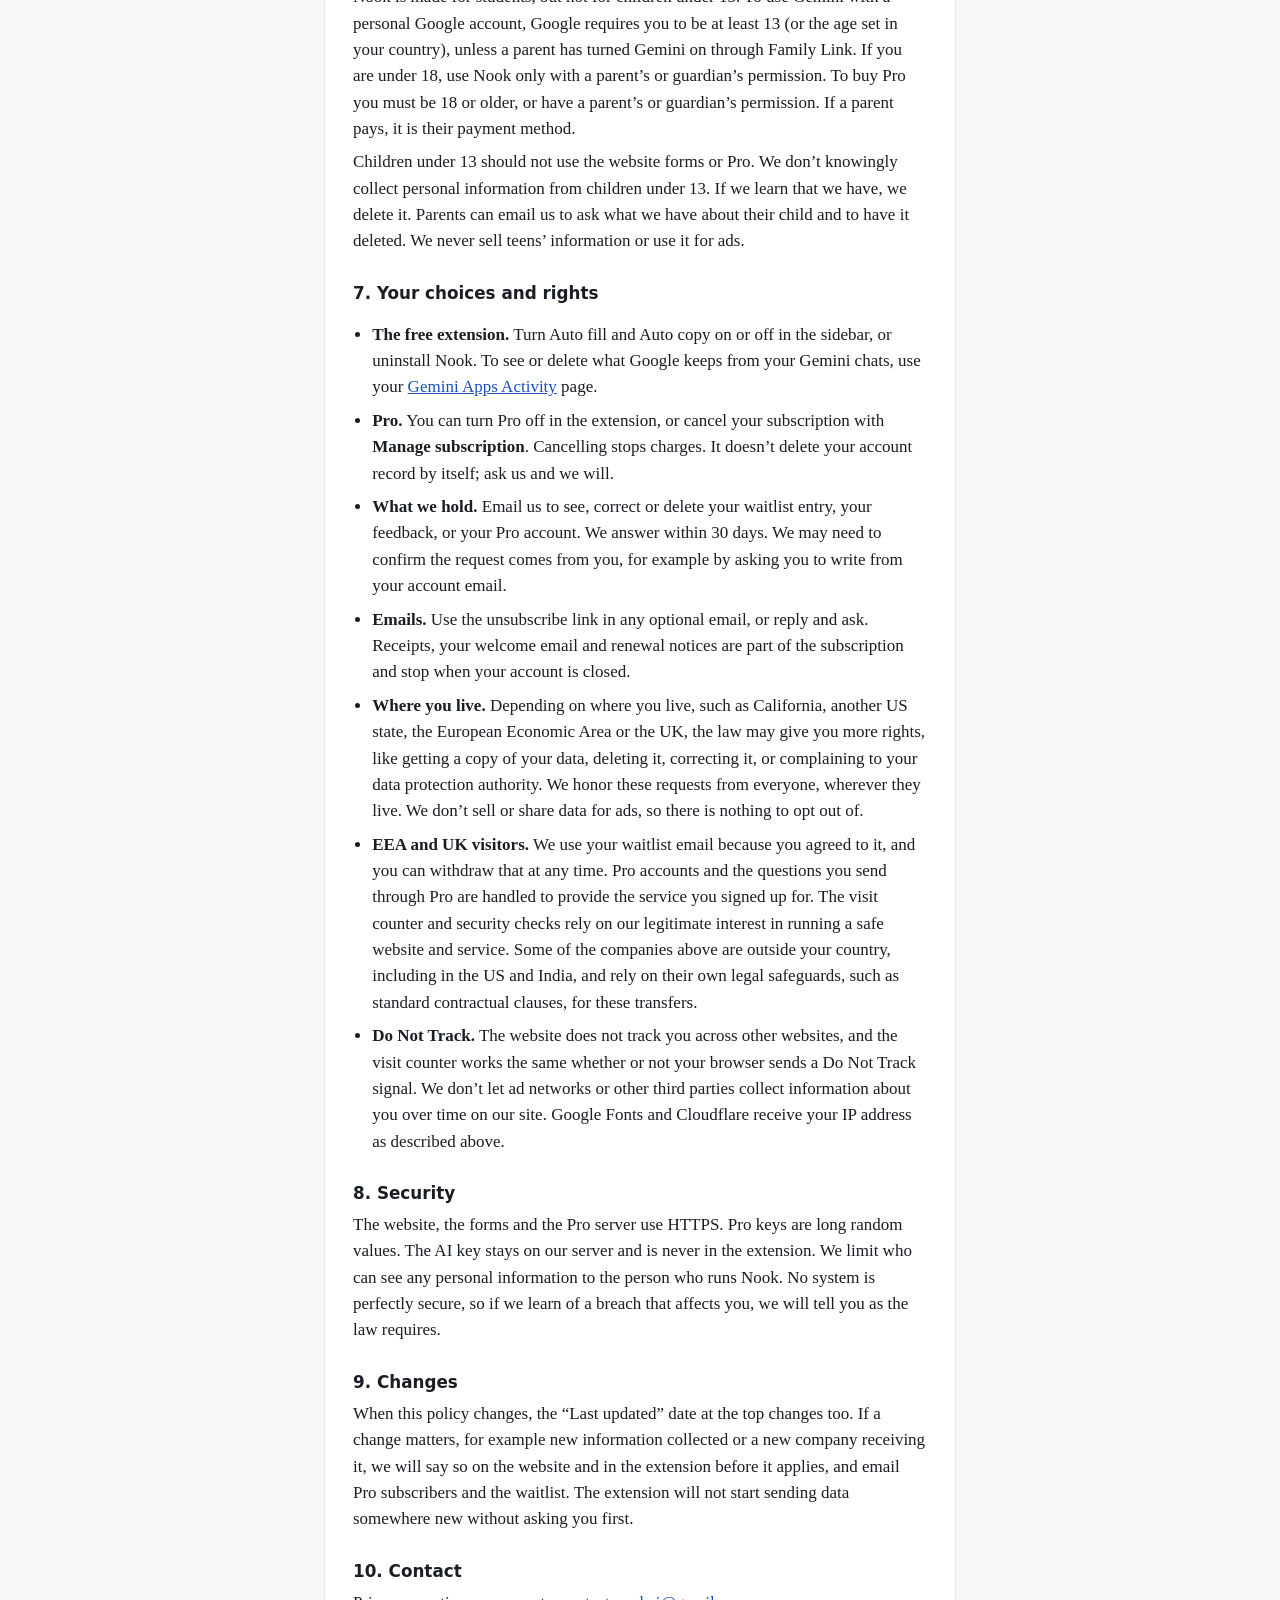
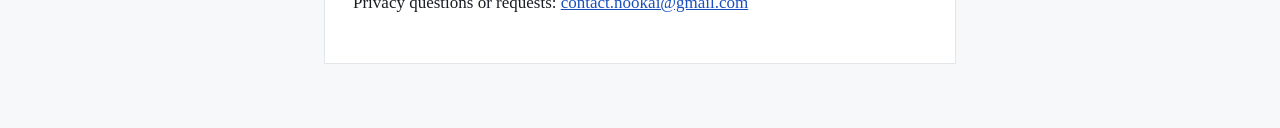
==== commit bd4f7d51: "Nook Pro launch prep: $1 holiday sale then $9.99/mo, screenshot mode demo, welcome page, Hidden (Gho" ====
--- a/website/public/privacy/index.html
+++ b/website/public/privacy/index.html
@@ -4,7 +4,7 @@
   <meta charset="utf-8">
   <meta name="viewport" content="width=device-width, initial-scale=1">
   <title>Nook privacy policy</title>
-  <meta name="description" content="Privacy policy for the Nook Chrome extension and the trynook.org website.">
+  <meta name="description" content="Privacy policy for the Nook Chrome extension, the Nook Pro subscription and the trynook.org website.">
   <link rel="canonical" href="https://trynook.org/privacy/">
   <link rel="icon" href="/favicon.ico" sizes="any">
   <link rel="icon" type="image/svg+xml" href="/assets/icons/favicon.svg">
@@ -30,6 +30,13 @@
       margin: 0 auto;
       padding: 3rem 1.25rem 4rem;
     }
+    .back {
+      display: inline-block;
+      margin: 0 0 1rem;
+      font: 0.95rem/1.4 ui-sans-serif, system-ui, sans-serif;
+      text-decoration: none;
+    }
+    .back:hover { text-decoration: underline; }
     article {
       background: var(--card);
       border: 1px solid var(--line);
@@ -57,12 +64,13 @@
 </head>
 <body>
   <main>
+    <a class="back" href="/">&larr; Back to Nook</a>
     <article>
       <h1>Privacy policy for Nook</h1>
-      <p class="updated">Last updated November 15, 2026</p>
+      <p class="updated">Last updated November 26, 2026</p>
 
-      <p>Nook is a Chrome extension (“Nook | AI Answering Sidebar on Any Page”) and the website trynook.org. Nook is made by one independent developer, called “we” or “us” here. This policy explains what each part of Nook handles, who receives it, how long it is kept, and the choices you have.</p>
-      <p>The short version: the free extension sends nothing to us. The website counts visits without cookies, and only gets your name or email if you type them into a form. Nook Pro isn't available yet. Section 3 says how it will handle data when it launches.</p>
+      <p>Nook is a Chrome extension (“Nook | AI Answering Sidebar on Any Page”), the paid Nook Pro subscription, and the website trynook.org. Nook is made by one independent developer, called “we” or “us” here. This policy explains what each part of Nook handles, who receives it, how long it is kept, and the choices you have.</p>
+      <p>The short version: the free extension sends nothing to us. It uses your own Gemini, and Nook collects no data from it. Nook Pro is different: to answer, it sends the question to our server, which gets the answer from Anthropic and does not keep the question. For Pro we keep your email, your subscription status and how many answers you use. The website counts visits without cookies, and only gets your name or email if you type them into a form.</p>
 
       <h2>1. The free extension</h2>
       <p><strong>What stays on your device.</strong> Nook saves its settings, such as whether Auto fill and Auto copy are on and whether you have seen the intro, in Chrome’s local extension storage on your computer. They are never sent to us. Uninstalling Nook at <code>chrome://extensions</code> deletes them.</p>
@@ -74,61 +82,70 @@
       </ul>
       <p>Google receives it under your Google account, the same way it would if you pasted it into gemini.google.com yourself. Google’s <a href="https://policies.google.com/privacy">Privacy Policy</a> and the <a href="https://support.google.com/gemini/answer/13594961">Gemini Apps Privacy Hub</a> apply to it, and your Gemini activity settings at Google decide what Google keeps. Nook does not get a copy. Anything you type in the Gemini chat in the sidebar also goes to Google, from Google’s own page.</p>
       <p><strong>What Nook does with the answer.</strong> If Auto fill is on, Nook types the answer into the matching box or choice on that page. It never clicks Check, Submit or any other button. If Auto copy is on, or you press Copy, the answer goes to your clipboard.</p>
-      <p><strong>What Nook does not do.</strong> The free extension has no Nook account, no Nook server, no ads and no analytics. It does not keep a list of the pages you visit and does not log your clicks, scrolling or keystrokes. It does not collect your name, email address, password, payment details or location. Signing in to Google happens on Google’s own sign-in page.</p>
+      <p><strong>What the free extension does not do.</strong> Without Pro, Nook has no Nook account, sends nothing to a Nook server, and has no ads and no analytics. It does not keep a list of the pages you visit and does not log your clicks, scrolling or keystrokes. It does not collect your name, email address, password, payment details or location. Signing in to Google happens on Google’s own sign-in page.</p>
       <p><strong>Permissions.</strong> Nook can run on the sites you visit so that the button, the hotkey and the right-click menu can screenshot the tab you are looking at, read the question on it, and type an answer into it. A separate rule lets gemini.google.com load inside the sidebar. That rule does not change other websites.</p>
 
       <h2>2. The website (trynook.org)</h2>
       <p><strong>Visit counts.</strong> The website counts page views, how many people are on it right now, and clicks on buttons like “Add to Chrome”. It does this with its own small Cloudflare function. It sets no cookies. It keeps only the day, the page or button, and a random id that lives in that one browser tab (in session storage) and is gone when you close the tab. We do not store IP addresses, names or device details for these counts.</p>
       <p><strong>Hosting.</strong> The website runs on Cloudflare. Like any web host, Cloudflare processes your IP address and browser information to deliver pages and protect the site from attacks, under the <a href="https://www.cloudflare.com/privacypolicy/">Cloudflare Privacy Policy</a>.</p>
       <p><strong>Fonts.</strong> Some pages load fonts from Google Fonts. To download them, your browser sends Google your IP address and basic browser information. Google says Google Fonts does not set cookies. See the <a href="https://developers.google.com/fonts/faq/privacy">Google Fonts privacy FAQ</a>.</p>
-      <p><strong>“Get notified about Nook Pro”.</strong> If you use this form, we get the name and email address you type. The form is delivered by Web3Forms, a form-delivery service, which emails it to us. Web3Forms also receives your IP address, may run the message through a spam filter, and keeps submissions on its side under the <a href="https://web3forms.com/privacy">Web3Forms Privacy Policy</a>. We use your email only to tell you about Nook Pro: when it launches, its price, and changes to the plan. We don’t add you to other lists, sell it or share it. Every email we send will have a way to unsubscribe. We keep your entry until Pro launches and we have told you, and then delete it within 6 months unless you sign up for Pro. Ask any time and we delete it sooner. If you are under 13, please don’t use this form; a parent can sign up instead.</p>
+      <p><strong>“Get notified about Nook Pro”.</strong> If you use this form, we get the name and email address you type. The form is delivered by Web3Forms, a form-delivery service, which emails it to us. Web3Forms also receives your IP address, may run the message through a spam filter, and keeps submissions on its side under the <a href="https://web3forms.com/privacy">Web3Forms Privacy Policy</a>. We use your email only to tell you about Nook Pro: its launch, its price, and changes to the plan. We don’t add you to other lists, sell it or share it. Every email we send will have a way to unsubscribe. We delete waitlist entries within 6 months after Pro launches, unless you subscribe. Ask any time and we delete yours sooner. If you are under 13, please don’t use this form; a parent can sign up instead.</p>
       <p><strong>Uninstall feedback.</strong> When you uninstall the extension, Chrome opens a short page on this website asking why. Answering is optional. If you send it, the reason you picked, anything you typed, and the extension version are emailed to us through Web3Forms. Nothing else is sent. We use it only to improve Nook.</p>
       <p><strong>Email.</strong> If you email us, we keep the conversation as long as we need it to help you.</p>
 
-      <h2>3. Nook Pro (when Pro launches)</h2>
-      <p>Nook Pro is a paid plan we are building. It isn’t available yet, and none of this section is happening today. Before Pro launches we will update this section with the final details, and Pro will tell you what it sends before you turn it on. Pro will work differently from the free extension, because it uses a Nook server instead of your Gemini account.</p>
+      <h2>3. Nook Pro</h2>
+      <p>Pro works differently from the free extension. It does not use your Gemini account. It uses Nook’s server at api.trynook.org, which runs on Cloudflare. Before Pro sends anything from a page, the extension tells you what it sends and asks you to agree.</p>
+      <p><strong>Your questions.</strong> Pro only reads a page when you ask it to, by pressing a Nook button or shortcut. Then the extension sends Nook’s server the same kinds of things listed in section 1: the page’s title and site name, the question text, the answer choices, any text you highlighted, code in a code editor, and, when the question needs it, a screenshot of the tab or the question’s pictures. Our server checks your plan and your daily count, sends the question to Anthropic’s API (the Claude AI models) to get the answer, and passes the answer back to your browser. Our server does not keep the question or the answer. Our error logs don’t include question content, and Cloudflare deletes them within 7 days.</p>
+      <p><strong>Anthropic.</strong> Under Anthropic’s <a href="https://www.anthropic.com/legal/commercial-terms">Commercial Terms</a>, Anthropic does not train its models on what we send. Anthropic says it deletes API inputs and outputs within 30 days, except that it can keep them for up to 2 years if they are flagged for breaking its <a href="https://www.anthropic.com/legal/aup">Usage Policy</a>, or longer when the law requires. See <a href="https://privacy.claude.com/en/articles/7996866-how-long-do-you-store-my-organization-s-data">Anthropic’s data retention page</a>.</p>
+      <p><strong>What our server stores.</strong> For each Pro account, our server stores:</p>
       <ul>
-        <li><strong>Your account.</strong> Pro needs a Nook account so we know who has subscribed. We will keep your email address and your sign-in details, using a sign-in and database provider (we plan to use Supabase).</li>
-        <li><strong>Payment.</strong> Payments are handled by <a href="https://stripe.com/privacy">Stripe</a>. You type your card details into Stripe, not into Nook, and we never see your full card number. We get what we need to run your subscription, such as your name, email, country, the last four digits of your card, and whether your plan is active.</li>
-        <li><strong>Your questions.</strong> When you ask Pro for an answer, the extension sends the question to Nook’s server: the same kinds of things listed in section 1, such as the page text, the answer choices, the text you highlighted, and a screenshot or pictures from the question. Our server sends it to Anthropic’s API (the Claude AI models) to get the answer and sends the answer back to your browser. Our server uses this content only to answer you and does not keep it after it answers, except in short-lived error logs that are deleted within 7 days.</li>
-        <li><strong>Anthropic.</strong> Under Anthropic’s <a href="https://www.anthropic.com/legal/commercial-terms">Commercial Terms</a>, Anthropic does not train its models on what we send. Anthropic says it deletes API inputs and outputs within 30 days, except that it can keep them for up to 2 years if they are flagged for breaking its <a href="https://www.anthropic.com/legal/aup">Usage Policy</a>, or longer when the law requires. See <a href="https://privacy.claude.com/en/articles/7996866-how-long-do-you-store-my-organization-s-data">Anthropic’s data retention page</a>.</li>
-        <li><strong>Usage counts.</strong> We count how many answers your account uses each day, to apply the daily limit and to stop abuse.</li>
-        <li><strong>Emails.</strong> We will send receipts, renewal reminders and account notices. Pro news is optional, and you can unsubscribe from it.</li>
-        <li><strong>How long we keep it.</strong> We keep your account and subscription records while your account is open. After you close it, we delete them within 90 days, except records we must keep for taxes, payments or the law.</li>
+        <li>the email address you used at checkout;</li>
+        <li>your Stripe customer and subscription IDs, your subscription status, and the date your paid month ends;</li>
+        <li>your private Pro key;</li>
+        <li>how many answers your account used each day, to apply the 250-a-day limit and stop abuse.</li>
       </ul>
+      <p>That is all. It does not store your questions, answers, page addresses, browsing history or card details. When the extension talks to our server, Cloudflare processes your IP address to deliver the request and block attacks, but we don’t save it with your account.</p>
+      <p><strong>On your device.</strong> The extension keeps your Pro key in Chrome’s local extension storage. Uninstalling Nook removes it from that device. Ask us and we will turn off your key and give you a new one.</p>
+      <p><strong>Another computer.</strong> To use Pro on another computer, paste your Pro key in the extension. You can find it in your welcome email and on the Manage subscription page.</p>
+      <p><strong>Payment.</strong> Payments are handled by <a href="https://stripe.com/privacy">Stripe</a>. You type your card details into Stripe’s checkout page, not into Nook, and we never see your full card number. Stripe stores your billing details, such as your name, email, card details and country or postal code. Stripe tells our server your email, your customer and subscription IDs, and whether your plan is active, paid, past due, cancelled or disputed. In our Stripe dashboard we can also see what Stripe shows sellers, such as your name, country, card brand, the last four digits of your card, and your payment history. Stripe may use your information to prevent fraud, under its own privacy policy.</p>
+      <p><strong>Emails.</strong> We send the emails the subscription needs: an acknowledgment with your Pro key when you subscribe, receipts, renewal reminders, and account notices. These go to your account email. We won’t send you news or offers unless you ask for them, and you can unsubscribe from those any time.</p>
+      <p><strong>How long we keep it.</strong> We keep your account record while your subscription is active and for as long as needed after it ends to handle refunds, disputes and support. If you ask us to delete your account, or 90 days after your subscription ends, we delete your account record, Pro key and daily counts. We keep two kinds of records longer: payment and tax records for as long as the law requires, and the record that you agreed to the automatic renewal terms, which California law requires us to keep for at least 3 years, or 1 year after your subscription ends, whichever is longer. Stripe keeps its own records under its own policy.</p>
 
       <h2>4. Who receives information</h2>
       <p>Only these companies, and only for the purposes above:</p>
       <ul>
         <li><strong>Google</strong>: Gemini, when you use the free extension, and Google Fonts on the website.</li>
-        <li><strong>Cloudflare</strong>: hosts the website and the visit counter.</li>
-        <li><strong>Web3Forms</strong>: delivers the website’s forms to our inbox.</li>
-        <li>When Pro launches: <strong>Stripe</strong> (payments), <strong>Anthropic</strong> (answers), our sign-in and database provider, and the service we use to send email. We will name each one here before launch.</li>
+        <li><strong>Cloudflare</strong>: hosts the website, the visit counter, and the Pro server and its database.</li>
+        <li><strong>Web3Forms</strong>: delivers the website’s forms (the Pro waitlist and uninstall feedback) to our inbox.</li>
+        <li><strong>Stripe</strong>: processes Pro payments and runs the secure page where you change your card. Cancelling happens on Nook's own Manage subscription page.</li>
+        <li><strong>Anthropic</strong>: writes Pro answers from the question content the server sends it.</li>
+        <li><strong>Resend</strong>: our email provider. It sends Pro acknowledgments, reminders and account notices.</li>
       </ul>
       <p>We may also share information if the law requires it, or to protect someone’s safety. If Nook is ever sold or moves to a company, this policy goes with it and we will tell you first. We do not sell personal information, we do not share it for advertising, and Nook shows no ads.</p>
 
       <h2>5. Chrome Web Store Limited Use</h2>
-      <p>The use of information received from the Nook extension complies with the <a href="https://developer.chrome.com/docs/webstore/program-policies/policies">Chrome Web Store User Data Policy</a>, including the <a href="https://developer.chrome.com/docs/webstore/program-policies/limited-use">Limited Use</a> requirements. The extension uses page content only to answer the question you asked and to place that answer. It is not used for ads, not sold, not used to decide creditworthiness or for lending, and no person reads it unless you send it to us yourself, for example in an email.</p>
+      <p>The use of information received from the Nook extension complies with the <a href="https://developer.chrome.com/docs/webstore/program-policies/policies">Chrome Web Store User Data Policy</a>, including the <a href="https://developer.chrome.com/docs/webstore/program-policies/limited-use">Limited Use</a> requirements. The extension uses page content only to answer the question you asked and to place that answer. In Pro, it is sent to our server and to Anthropic only for that purpose. Your account email, Pro key and daily counts are used only to run your subscription and apply the daily limit. None of it is used for ads, sold, used to train AI models, or used to decide creditworthiness or for lending. We don’t read your questions. A person sees them only if you send them to us yourself, for example in an email, or if Anthropic reviews content its systems flag for breaking its Usage Policy.</p>
 
       <h2>6. Children and teens</h2>
-      <p>Nook is made for students, but not for children under 13. To use Gemini with a personal Google account, Google requires you to be at least 13 (or the age set in your country), unless a parent has turned Gemini on through Family Link. If you are under 18, use Nook only with a parent’s or guardian’s permission.</p>
-      <p>Children under 13 should not use the website forms and will not be able to create a Pro account. If we learn that we have collected personal information from a child under 13 without a parent’s consent, we delete it. Parents can email us to ask what we have about their child and to have it deleted. We never sell teens’ information or use it for ads.</p>
+      <p>Nook is made for students, but not for children under 13. To use Gemini with a personal Google account, Google requires you to be at least 13 (or the age set in your country), unless a parent has turned Gemini on through Family Link. If you are under 18, use Nook only with a parent’s or guardian’s permission. To buy Pro you must be 18 or older, or have a parent’s or guardian’s permission. If a parent pays, it is their payment method.</p>
+      <p>Children under 13 should not use the website forms or Pro. We don’t knowingly collect personal information from children under 13. If we learn that we have, we delete it. Parents can email us to ask what we have about their child and to have it deleted. We never sell teens’ information or use it for ads.</p>
 
       <h2>7. Your choices and rights</h2>
       <ul>
-        <li><strong>The extension.</strong> Turn Auto fill and Auto copy on or off in the sidebar, or uninstall Nook. To see or delete what Google keeps from your Gemini chats, use your <a href="https://myactivity.google.com/product/gemini">Gemini Apps Activity</a> page.</li>
-        <li><strong>What we hold.</strong> Email us to see, correct or delete your waitlist entry, your feedback, or (when Pro launches) your account. We answer within 30 days. We may need to confirm the request comes from you.</li>
-        <li><strong>Emails.</strong> Use the unsubscribe link in any email, or reply and ask.</li>
+        <li><strong>The free extension.</strong> Turn Auto fill and Auto copy on or off in the sidebar, or uninstall Nook. To see or delete what Google keeps from your Gemini chats, use your <a href="https://myactivity.google.com/product/gemini">Gemini Apps Activity</a> page.</li>
+        <li><strong>Pro.</strong> You can turn Pro off in the extension, or cancel your subscription with <strong>Manage subscription</strong>. Cancelling stops charges. It doesn’t delete your account record by itself; ask us and we will.</li>
+        <li><strong>What we hold.</strong> Email us to see, correct or delete your waitlist entry, your feedback, or your Pro account. We answer within 30 days. We may need to confirm the request comes from you, for example by asking you to write from your account email.</li>
+        <li><strong>Emails.</strong> Use the unsubscribe link in any optional email, or reply and ask. Receipts, your welcome email and renewal notices are part of the subscription and stop when your account is closed.</li>
         <li><strong>Where you live.</strong> Depending on where you live, such as California, another US state, the European Economic Area or the UK, the law may give you more rights, like getting a copy of your data, deleting it, correcting it, or complaining to your data protection authority. We honor these requests from everyone, wherever they live. We don’t sell or share data for ads, so there is nothing to opt out of.</li>
-        <li><strong>EEA and UK visitors.</strong> We use your waitlist email because you agreed to it, and you can withdraw that at any time. Pro accounts are handled to provide the service you signed up for. The visit counter and security checks rely on our legitimate interest in running a safe website. Some of the companies above are outside your country, including in the US and India, and rely on their own legal safeguards, such as standard contractual clauses, for these transfers.</li>
+        <li><strong>EEA and UK visitors.</strong> We use your waitlist email because you agreed to it, and you can withdraw that at any time. Pro accounts and the questions you send through Pro are handled to provide the service you signed up for. The visit counter and security checks rely on our legitimate interest in running a safe website and service. Some of the companies above are outside your country, including in the US and India, and rely on their own legal safeguards, such as standard contractual clauses, for these transfers.</li>
         <li><strong>Do Not Track.</strong> The website does not track you across other websites, and the visit counter works the same whether or not your browser sends a Do Not Track signal. We don’t let ad networks or other third parties collect information about you over time on our site. Google Fonts and Cloudflare receive your IP address as described above.</li>
       </ul>
 
       <h2>8. Security</h2>
-      <p>The website, the forms and (when Pro launches) the Nook server use HTTPS. We limit who can see any personal information to the person who runs Nook. No system is perfectly secure, so if we learn of a breach that affects you, we will tell you as the law requires.</p>
+      <p>The website, the forms and the Pro server use HTTPS. Pro keys are long random values. The AI key stays on our server and is never in the extension. We limit who can see any personal information to the person who runs Nook. No system is perfectly secure, so if we learn of a breach that affects you, we will tell you as the law requires.</p>
 
       <h2>9. Changes</h2>
-      <p>When this policy changes, the “Last updated” date at the top changes too. If a change matters, for example new information collected or a new company receiving it, we will say so on the website and in the extension before it applies, and email Pro users and the waitlist. The extension will not start sending data somewhere new without asking you first.</p>
+      <p>When this policy changes, the “Last updated” date at the top changes too. If a change matters, for example new information collected or a new company receiving it, we will say so on the website and in the extension before it applies, and email Pro subscribers and the waitlist. The extension will not start sending data somewhere new without asking you first.</p>
 
       <h2>10. Contact</h2>
       <p>Privacy questions or requests: <a href="mailto:contact.nookai@gmail.com">contact.nookai@gmail.com</a></p>
